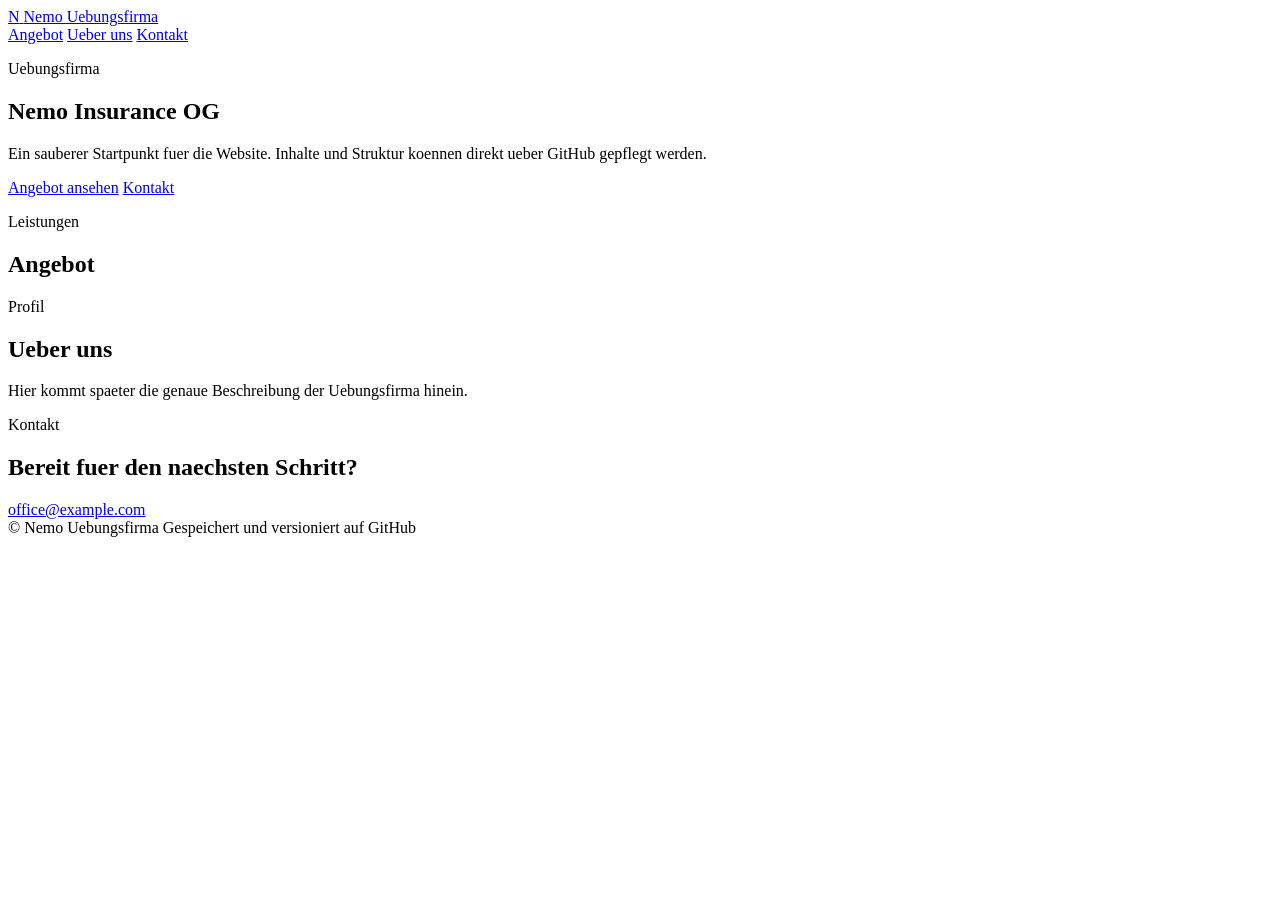
==== index.html @ 25cef2a3 "Initial website shell" ====
<!doctype html>
<html lang="de">
  <head>
    <meta charset="utf-8" />
    <meta name="viewport" content="width=device-width, initial-scale=1" />
    <meta name="description" content="Website der Nemo Uebungsfirma" />
    <title>Nemo Uebungsfirma</title>
    <link rel="stylesheet" href="assets/styles.css" />
  </head>
  <body>
    <header class="site-header">
      <a class="brand" href="#home" aria-label="Nemo Uebungsfirma Startseite">
        <span class="brand-mark">N</span>
        <span>Nemo Uebungsfirma</span>
      </a>
      <nav class="site-nav" aria-label="Hauptnavigation">
        <a href="#angebot">Angebot</a>
        <a href="#ueber-uns">Ueber uns</a>
        <a href="#kontakt">Kontakt</a>
      </nav>
    </header>

    <main id="home">
      <section class="hero" aria-labelledby="hero-title">
        <div class="hero-content">
          <p class="eyebrow" data-content="eyebrow">Uebungsfirma</p>
          <h1 id="hero-title" data-content="headline">Nemo Insurance OG</h1>
          <p data-content="intro">
            Ein sauberer Startpunkt fuer die Website. Inhalte und Struktur koennen direkt ueber GitHub gepflegt werden.
          </p>
          <div class="hero-actions">
            <a class="button button-primary" href="#angebot">Angebot ansehen</a>
            <a class="button button-secondary" href="#kontakt">Kontakt</a>
          </div>
        </div>
      </section>

      <section class="section" id="angebot" aria-labelledby="angebot-title">
        <div class="section-heading">
          <p class="eyebrow">Leistungen</p>
          <h2 id="angebot-title">Angebot</h2>
        </div>
        <div class="cards" data-list="services"></div>
      </section>

      <section class="section split" id="ueber-uns" aria-labelledby="about-title">
        <div>
          <p class="eyebrow">Profil</p>
          <h2 id="about-title">Ueber uns</h2>
        </div>
        <p data-content="about">
          Hier kommt spaeter die genaue Beschreibung der Uebungsfirma hinein.
        </p>
      </section>

      <section class="section contact" id="kontakt" aria-labelledby="contact-title">
        <div>
          <p class="eyebrow">Kontakt</p>
          <h2 id="contact-title">Bereit fuer den naechsten Schritt?</h2>
        </div>
        <a class="button button-primary" data-content="contactEmail" href="mailto:office@example.com">office@example.com</a>
      </section>
    </main>

    <footer class="site-footer">
      <span>&copy; <span id="year"></span> Nemo Uebungsfirma</span>
      <span>Gespeichert und versioniert auf GitHub</span>
    </footer>

    <script src="assets/app.js" type="module"></script>
  </body>
</html>
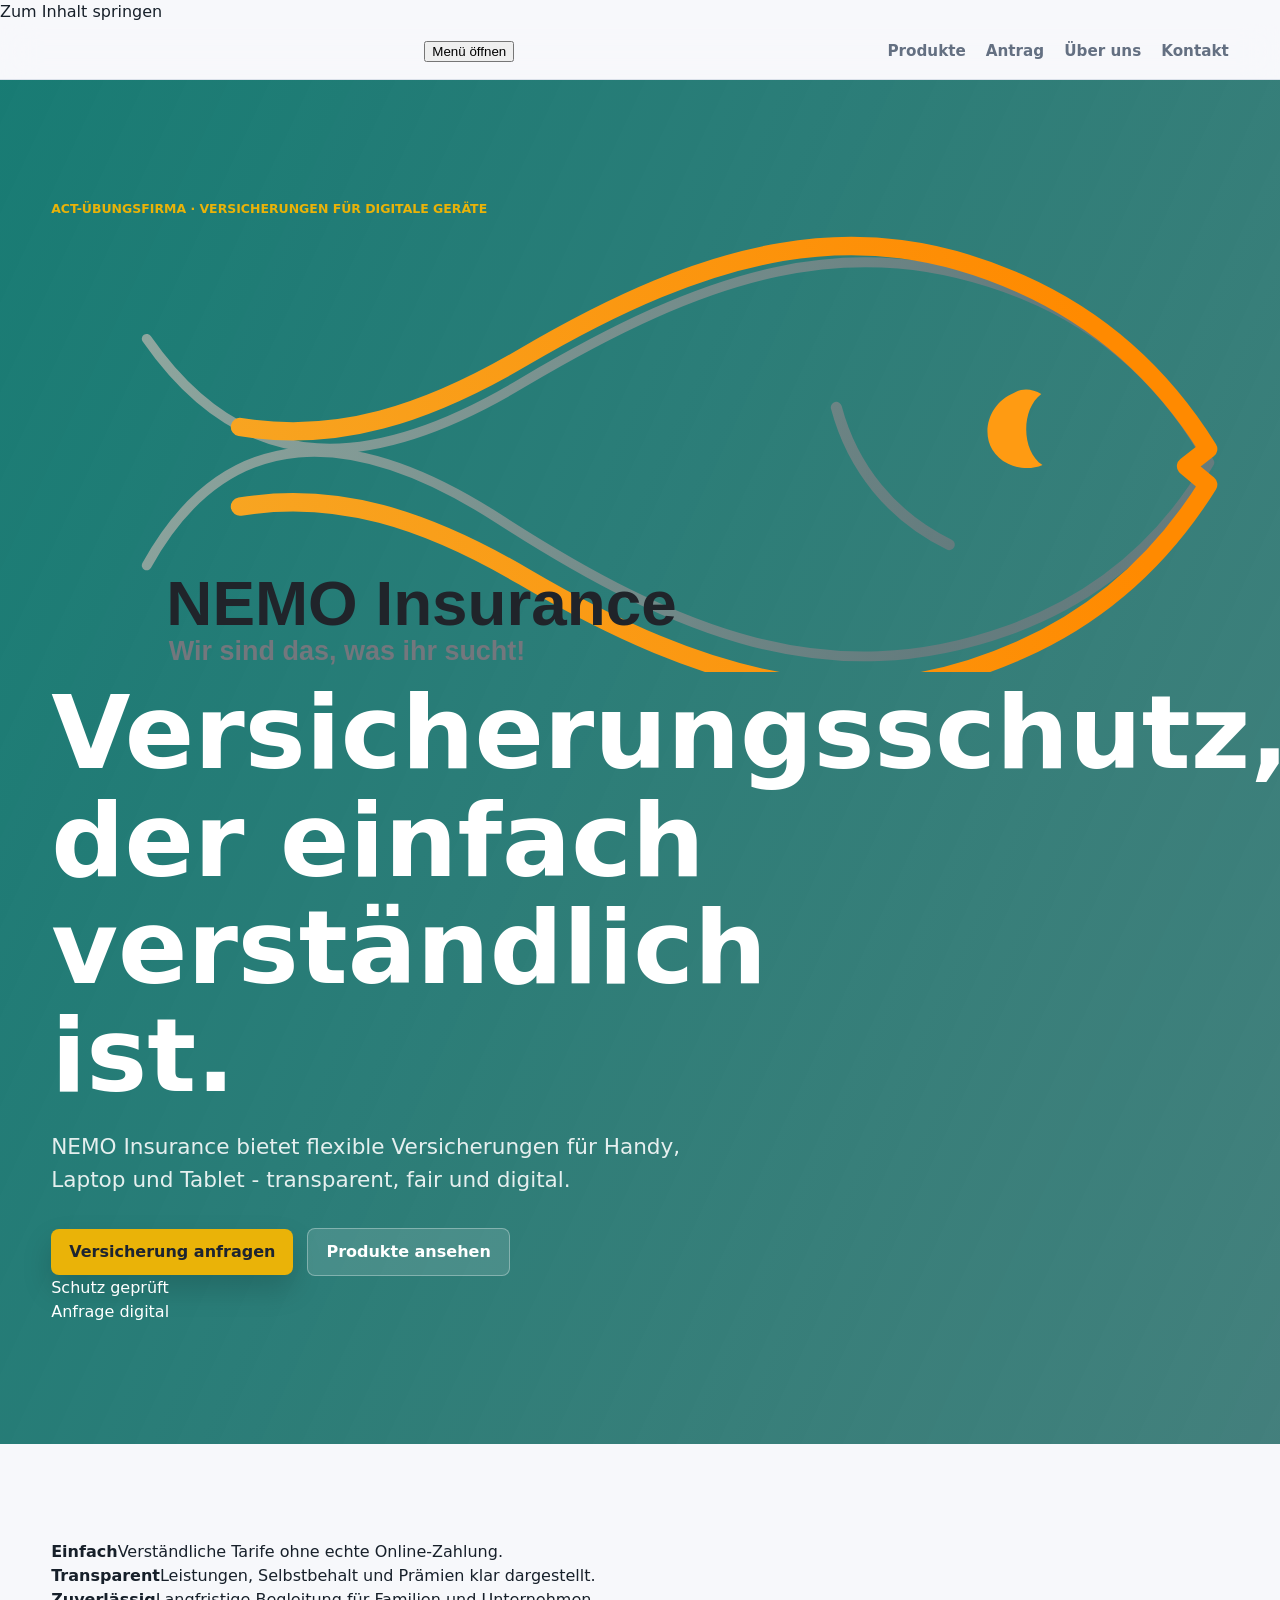
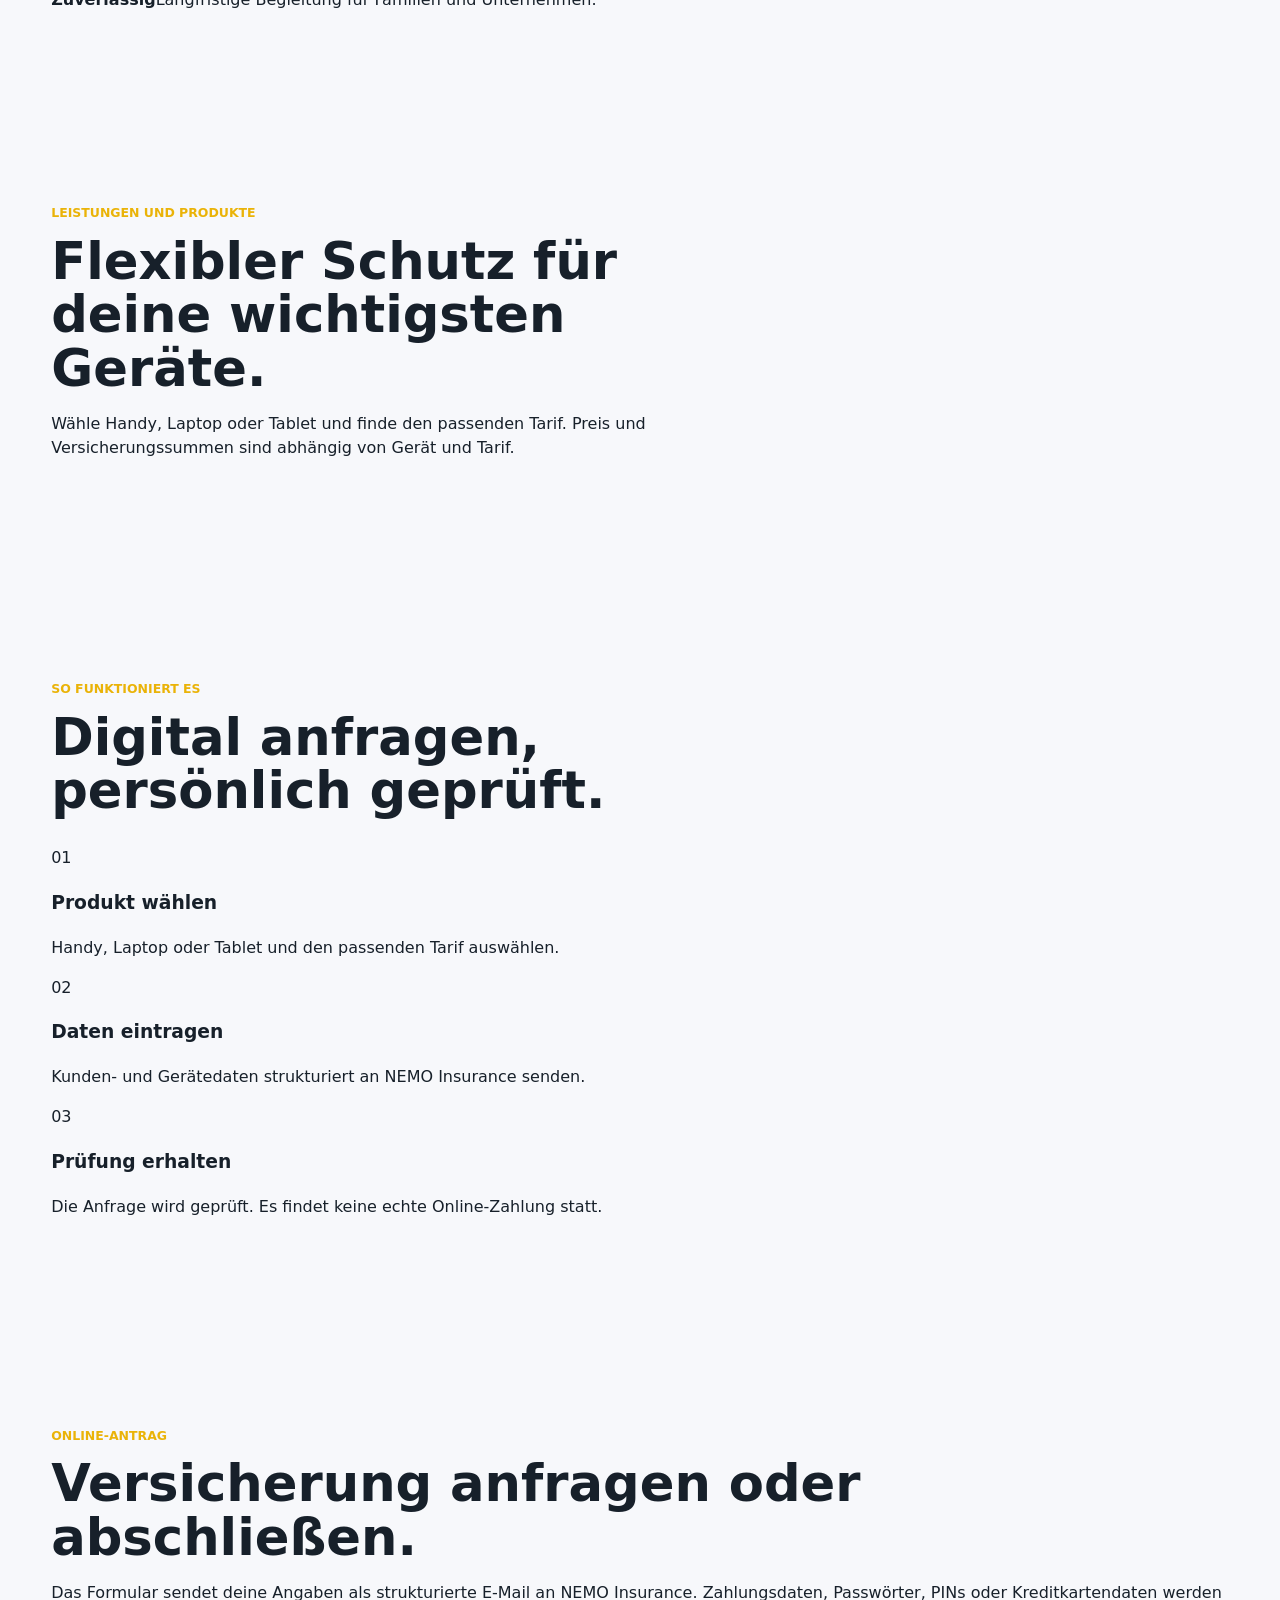
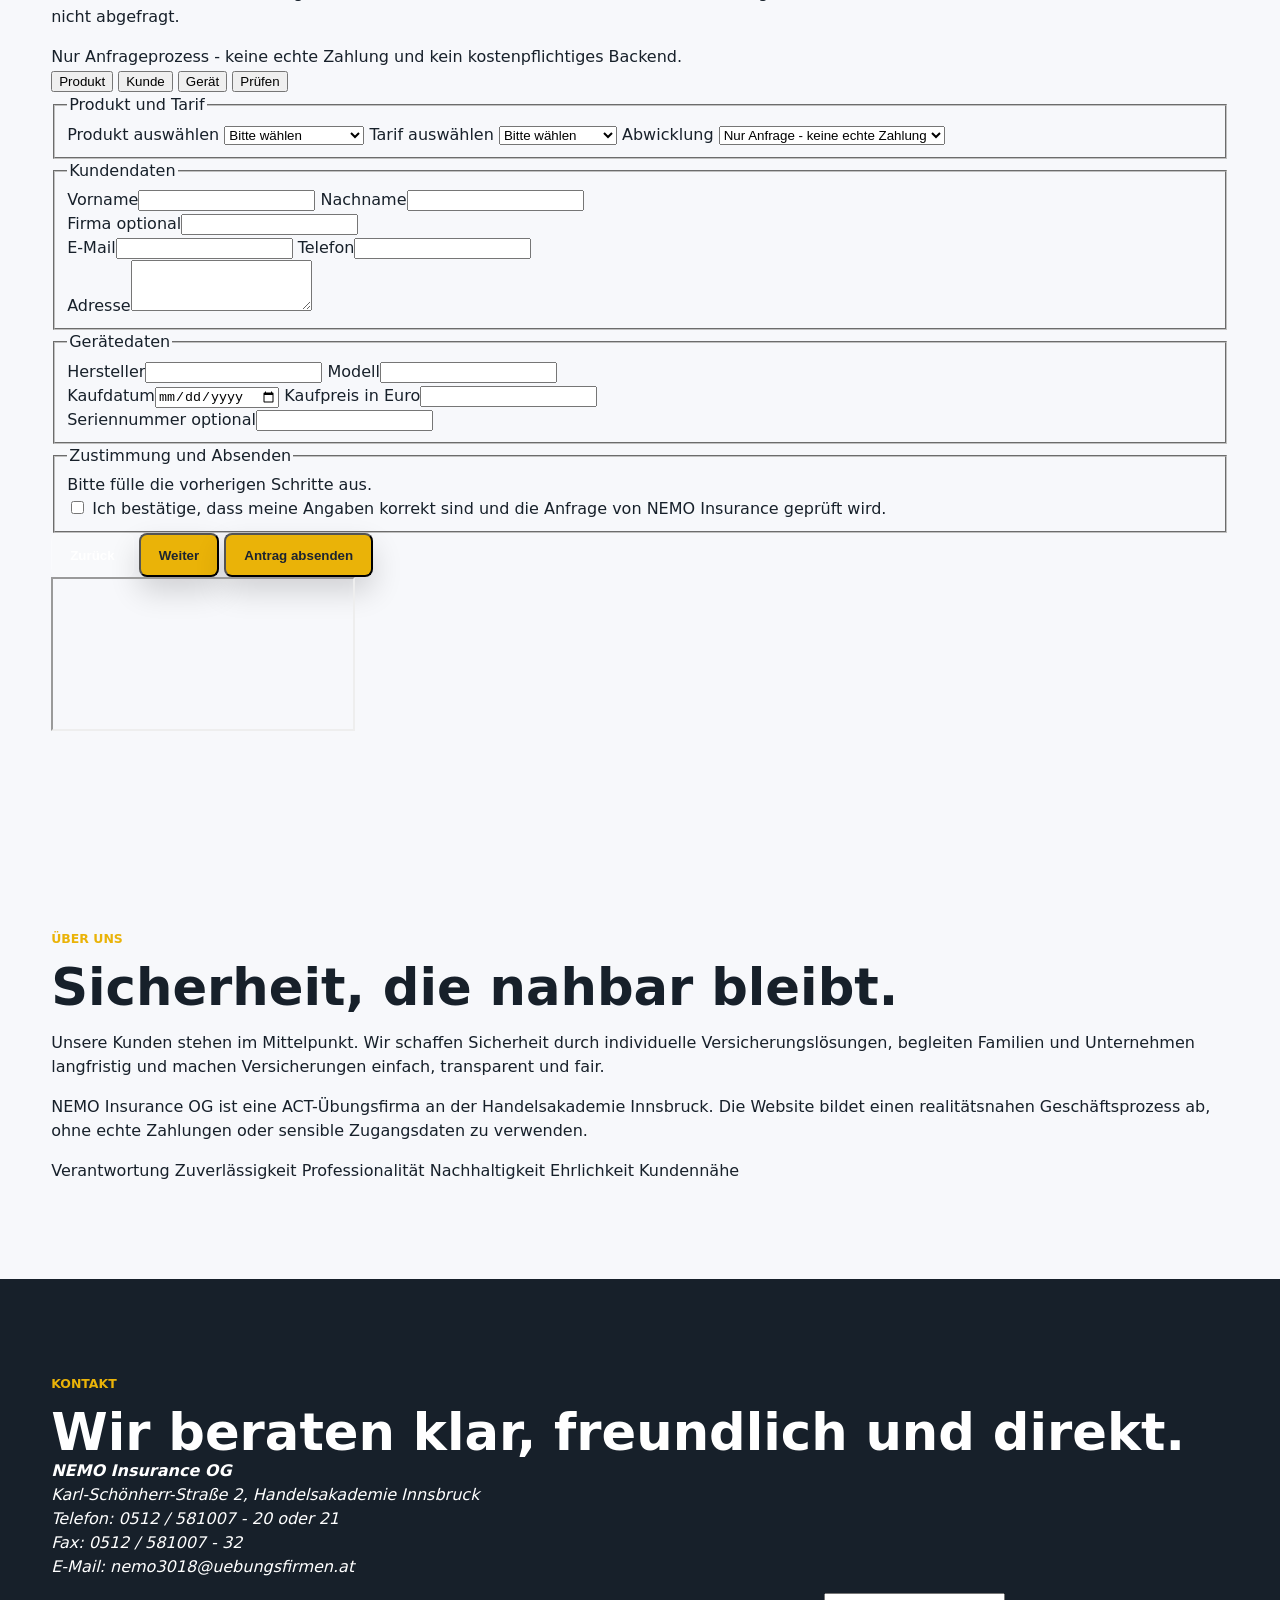
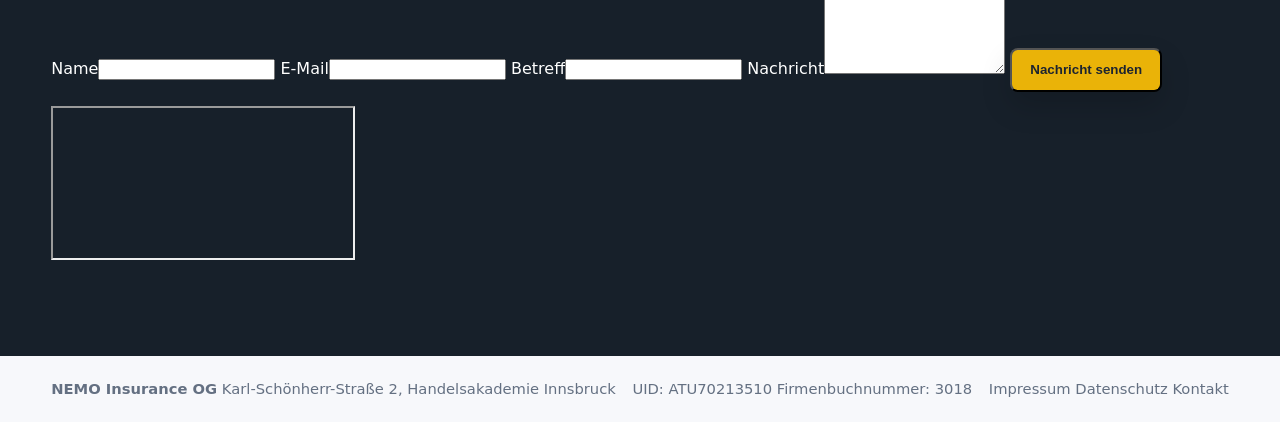
==== commit 12ca6798: "Build complete NEMO Insurance website" ====
--- a/index.html
+++ b/index.html
@@ -3,68 +3,242 @@
   <head>
     <meta charset="utf-8" />
     <meta name="viewport" content="width=device-width, initial-scale=1" />
-    <meta name="description" content="Website der Nemo Uebungsfirma" />
-    <title>Nemo Uebungsfirma</title>
+    <meta name="description" content="NEMO Insurance OG bietet digitale, faire Versicherungen für Handy, Laptop und Tablet. Versicherungsschutz einfach online anfragen." />
+    <meta name="theme-color" content="#ff980f" />
+    <meta property="og:title" content="NEMO Insurance OG" />
+    <meta property="og:description" content="Versicherungsschutz, der einfach verständlich ist. Transparent, fair und digital." />
+    <meta property="og:type" content="website" />
+    <meta property="og:image" content="assets/logo.svg" />
+    <title>NEMO Insurance OG | Digitale Geräteversicherung</title>
+    <link rel="icon" href="assets/favicon.svg" type="image/svg+xml" />
     <link rel="stylesheet" href="assets/styles.css" />
   </head>
   <body>
-    <header class="site-header">
-      <a class="brand" href="#home" aria-label="Nemo Uebungsfirma Startseite">
-        <span class="brand-mark">N</span>
-        <span>Nemo Uebungsfirma</span>
+    <a class="skip-link" href="#main">Zum Inhalt springen</a>
+
+    <header class="site-header" data-header>
+      <a class="brand" href="#home" aria-label="NEMO Insurance Startseite">
+        <img src="assets/logo.svg" alt="NEMO Insurance" />
       </a>
-      <nav class="site-nav" aria-label="Hauptnavigation">
-        <a href="#angebot">Angebot</a>
-        <a href="#ueber-uns">Ueber uns</a>
+      <button class="nav-toggle" type="button" aria-expanded="false" aria-controls="site-nav" data-nav-toggle>
+        <span></span>
+        <span></span>
+        <span></span>
+        <span class="sr-only">Menü öffnen</span>
+      </button>
+      <nav class="site-nav" id="site-nav" aria-label="Hauptnavigation" data-nav>
+        <a href="#produkte">Produkte</a>
+        <a href="#antrag">Antrag</a>
+        <a href="#ueber-uns">Über uns</a>
         <a href="#kontakt">Kontakt</a>
       </nav>
     </header>
 
-    <main id="home">
-      <section class="hero" aria-labelledby="hero-title">
-        <div class="hero-content">
-          <p class="eyebrow" data-content="eyebrow">Uebungsfirma</p>
-          <h1 id="hero-title" data-content="headline">Nemo Insurance OG</h1>
-          <p data-content="intro">
-            Ein sauberer Startpunkt fuer die Website. Inhalte und Struktur koennen direkt ueber GitHub gepflegt werden.
-          </p>
-          <div class="hero-actions">
-            <a class="button button-primary" href="#angebot">Angebot ansehen</a>
-            <a class="button button-secondary" href="#kontakt">Kontakt</a>
-          </div>
-        </div>
-      </section>
-
-      <section class="section" id="angebot" aria-labelledby="angebot-title">
+    <main id="main">
+      <section class="hero" id="home" aria-labelledby="hero-title">
+        <div class="hero-grid">
+          <div class="hero-copy reveal">
+            <p class="eyebrow">ACT-Übungsfirma · Versicherungen für digitale Geräte</p>
+            <img class="hero-logo" src="assets/logo.svg" alt="NEMO Insurance - Wir sind das, was ihr sucht!" />
+            <h1 id="hero-title">Versicherungsschutz, der einfach verständlich ist.</h1>
+            <p class="lead">NEMO Insurance bietet flexible Versicherungen für Handy, Laptop und Tablet - transparent, fair und digital.</p>
+            <div class="hero-actions" aria-label="Wichtige Aktionen">
+              <a class="button button-primary" href="#antrag">Versicherung anfragen</a>
+              <a class="button button-secondary" href="#produkte">Produkte ansehen</a>
+            </div>
+          </div>
+          <div class="hero-visual reveal" aria-label="Digitale Versicherungslösung für Handy, Laptop und Tablet">
+            <div class="device-scene">
+              <div class="shield-orbit"></div>
+              <div class="device laptop"><span></span></div>
+              <div class="device phone"><span></span></div>
+              <div class="device tablet"><span></span></div>
+              <div class="trust-card trust-card-a">Schutz geprüft</div>
+              <div class="trust-card trust-card-b">Anfrage digital</div>
+            </div>
+          </div>
+        </div>
+      </section>
+
+      <section class="section intro-band" aria-label="Positionierung">
+        <div class="intro-item"><strong>Einfach</strong><span>Verständliche Tarife ohne echte Online-Zahlung.</span></div>
+        <div class="intro-item"><strong>Transparent</strong><span>Leistungen, Selbstbehalt und Prämien klar dargestellt.</span></div>
+        <div class="intro-item"><strong>Zuverlässig</strong><span>Langfristige Begleitung für Familien und Unternehmen.</span></div>
+      </section>
+
+      <section class="section" id="produkte" aria-labelledby="produkte-title">
         <div class="section-heading">
-          <p class="eyebrow">Leistungen</p>
-          <h2 id="angebot-title">Angebot</h2>
-        </div>
-        <div class="cards" data-list="services"></div>
-      </section>
-
-      <section class="section split" id="ueber-uns" aria-labelledby="about-title">
-        <div>
-          <p class="eyebrow">Profil</p>
-          <h2 id="about-title">Ueber uns</h2>
-        </div>
-        <p data-content="about">
-          Hier kommt spaeter die genaue Beschreibung der Uebungsfirma hinein.
-        </p>
+          <p class="eyebrow">Leistungen und Produkte</p>
+          <h2 id="produkte-title">Flexibler Schutz für deine wichtigsten Geräte.</h2>
+          <p>Wähle Handy, Laptop oder Tablet und finde den passenden Tarif. Preis und Versicherungssummen sind abhängig von Gerät und Tarif.</p>
+        </div>
+        <div class="product-grid" data-products></div>
+      </section>
+
+      <section class="section process" aria-labelledby="process-title">
+        <div class="section-heading compact">
+          <p class="eyebrow">So funktioniert es</p>
+          <h2 id="process-title">Digital anfragen, persönlich geprüft.</h2>
+        </div>
+        <div class="process-grid">
+          <article><span>01</span><h3>Produkt wählen</h3><p>Handy, Laptop oder Tablet und den passenden Tarif auswählen.</p></article>
+          <article><span>02</span><h3>Daten eintragen</h3><p>Kunden- und Gerätedaten strukturiert an NEMO Insurance senden.</p></article>
+          <article><span>03</span><h3>Prüfung erhalten</h3><p>Die Anfrage wird geprüft. Es findet keine echte Online-Zahlung statt.</p></article>
+        </div>
+      </section>
+
+      <section class="section application" id="antrag" aria-labelledby="antrag-title">
+        <div class="application-copy">
+          <p class="eyebrow">Online-Antrag</p>
+          <h2 id="antrag-title">Versicherung anfragen oder abschließen.</h2>
+          <p>Das Formular sendet deine Angaben als strukturierte E-Mail an NEMO Insurance. Zahlungsdaten, Passwörter, PINs oder Kreditkartendaten werden nicht abgefragt.</p>
+          <div class="notice">Nur Anfrageprozess - keine echte Zahlung und kein kostenpflichtiges Backend.</div>
+        </div>
+
+        <form class="wizard" action="https://formsubmit.co/nemo3018@uebungsfirmen.at" method="POST" target="form-submit-frame" data-wizard-form>
+          <input type="hidden" name="_subject" value="Neuer Versicherungsantrag über die NEMO Website" />
+          <input type="hidden" name="_template" value="table" />
+          <input type="hidden" name="_captcha" value="false" />
+          <input type="hidden" name="Quelle" value="GitHub Pages Website" />
+
+          <div class="wizard-progress" aria-label="Formularfortschritt">
+            <button type="button" class="step-pill active" data-step-jump="0">Produkt</button>
+            <button type="button" class="step-pill" data-step-jump="1">Kunde</button>
+            <button type="button" class="step-pill" data-step-jump="2">Gerät</button>
+            <button type="button" class="step-pill" data-step-jump="3">Prüfen</button>
+          </div>
+
+          <fieldset class="form-step active" data-step="0">
+            <legend>Produkt und Tarif</legend>
+            <label>Produkt auswählen
+              <select name="Produkt" required data-product-select>
+                <option value="">Bitte wählen</option>
+                <option>Handyversicherung</option>
+                <option>Laptopversicherung</option>
+                <option>Tabletversicherung</option>
+              </select>
+            </label>
+            <label>Tarif auswählen
+              <select name="Tarif" required>
+                <option value="">Bitte wählen</option>
+                <option>Displaybruch</option>
+                <option>Wasserschaden</option>
+                <option>Akku-Defekt</option>
+                <option>Diebstahl</option>
+                <option>All-In-Paket</option>
+              </select>
+            </label>
+            <label>Abwicklung
+              <select name="Abwicklung" required>
+                <option>Nur Anfrage - keine echte Zahlung</option>
+              </select>
+            </label>
+          </fieldset>
+
+          <fieldset class="form-step" data-step="1">
+            <legend>Kundendaten</legend>
+            <div class="form-grid two">
+              <label>Vorname<input name="Vorname" autocomplete="given-name" required /></label>
+              <label>Nachname<input name="Nachname" autocomplete="family-name" required /></label>
+            </div>
+            <label>Firma optional<input name="Firma" autocomplete="organization" /></label>
+            <div class="form-grid two">
+              <label>E-Mail<input type="email" name="E-Mail" autocomplete="email" required /></label>
+              <label>Telefon<input type="tel" name="Telefon" autocomplete="tel" required /></label>
+            </div>
+            <label>Adresse<textarea name="Adresse" rows="3" autocomplete="street-address" required></textarea></label>
+          </fieldset>
+
+          <fieldset class="form-step" data-step="2">
+            <legend>Gerätedaten</legend>
+            <div class="form-grid two">
+              <label>Hersteller<input name="Hersteller" required /></label>
+              <label>Modell<input name="Modell" required /></label>
+            </div>
+            <div class="form-grid two">
+              <label>Kaufdatum<input type="date" name="Kaufdatum" required /></label>
+              <label>Kaufpreis in Euro<input type="number" name="Kaufpreis" min="0" step="0.01" required /></label>
+            </div>
+            <label>Seriennummer optional<input name="Seriennummer" /></label>
+          </fieldset>
+
+          <fieldset class="form-step" data-step="3">
+            <legend>Zustimmung und Absenden</legend>
+            <div class="summary-box" data-summary>Bitte fülle die vorherigen Schritte aus.</div>
+            <label class="checkbox-row">
+              <input type="checkbox" name="Zustimmung" value="Angaben korrekt und Prüfung durch NEMO Insurance bestätigt" required />
+              <span>Ich bestätige, dass meine Angaben korrekt sind und die Anfrage von NEMO Insurance geprüft wird.</span>
+            </label>
+          </fieldset>
+
+          <div class="wizard-actions">
+            <button class="button button-secondary dark" type="button" data-prev>Zurück</button>
+            <button class="button button-primary" type="button" data-next>Weiter</button>
+            <button class="button button-primary submit-button" type="submit" data-submit>Antrag absenden</button>
+          </div>
+          <p class="form-success" role="status" data-form-success hidden>Vielen Dank! Ihr Antrag wurde übermittelt und wird von NEMO Insurance geprüft.</p>
+        </form>
+        <iframe class="hidden-frame" name="form-submit-frame" title="Formularübermittlung"></iframe>
+      </section>
+
+      <section class="section about" id="ueber-uns" aria-labelledby="about-title">
+        <div class="about-copy">
+          <p class="eyebrow">Über uns</p>
+          <h2 id="about-title">Sicherheit, die nahbar bleibt.</h2>
+          <p>Unsere Kunden stehen im Mittelpunkt. Wir schaffen Sicherheit durch individuelle Versicherungslösungen, begleiten Familien und Unternehmen langfristig und machen Versicherungen einfach, transparent und fair.</p>
+          <p>NEMO Insurance OG ist eine ACT-Übungsfirma an der Handelsakademie Innsbruck. Die Website bildet einen realitätsnahen Geschäftsprozess ab, ohne echte Zahlungen oder sensible Zugangsdaten zu verwenden.</p>
+        </div>
+        <div class="values-grid" aria-label="Werte von NEMO Insurance">
+          <span>Verantwortung</span>
+          <span>Zuverlässigkeit</span>
+          <span>Professionalität</span>
+          <span>Nachhaltigkeit</span>
+          <span>Ehrlichkeit</span>
+          <span>Kundennähe</span>
+        </div>
       </section>
 
       <section class="section contact" id="kontakt" aria-labelledby="contact-title">
-        <div>
+        <div class="contact-copy">
           <p class="eyebrow">Kontakt</p>
-          <h2 id="contact-title">Bereit fuer den naechsten Schritt?</h2>
-        </div>
-        <a class="button button-primary" data-content="contactEmail" href="mailto:office@example.com">office@example.com</a>
+          <h2 id="contact-title">Wir beraten klar, freundlich und direkt.</h2>
+          <address>
+            <strong>NEMO Insurance OG</strong><br />
+            Karl-Schönherr-Straße 2, Handelsakademie Innsbruck<br />
+            Telefon: <a href="tel:+4351258100720">0512 / 581007 - 20 oder 21</a><br />
+            Fax: 0512 / 581007 - 32<br />
+            E-Mail: <a href="mailto:nemo3018@uebungsfirmen.at">nemo3018@uebungsfirmen.at</a>
+          </address>
+        </div>
+        <form class="contact-form" action="https://formsubmit.co/nemo3018@uebungsfirmen.at" method="POST" target="contact-submit-frame" data-contact-form>
+          <input type="hidden" name="_subject" value="Neue Kontaktanfrage über die NEMO Website" />
+          <input type="hidden" name="_template" value="table" />
+          <input type="hidden" name="_captcha" value="false" />
+          <label>Name<input name="Name" autocomplete="name" required /></label>
+          <label>E-Mail<input type="email" name="E-Mail" autocomplete="email" required /></label>
+          <label>Betreff<input name="Betreff" required /></label>
+          <label>Nachricht<textarea name="Nachricht" rows="5" required></textarea></label>
+          <button class="button button-primary" type="submit">Nachricht senden</button>
+          <p class="form-success" role="status" data-contact-success hidden>Vielen Dank! Ihre Nachricht wurde übermittelt.</p>
+        </form>
+        <iframe class="hidden-frame" name="contact-submit-frame" title="Kontaktformularübermittlung"></iframe>
       </section>
     </main>
 
     <footer class="site-footer">
-      <span>&copy; <span id="year"></span> Nemo Uebungsfirma</span>
-      <span>Gespeichert und versioniert auf GitHub</span>
+      <div>
+        <strong>NEMO Insurance OG</strong>
+        <span>Karl-Schönherr-Straße 2, Handelsakademie Innsbruck</span>
+      </div>
+      <div>
+        <span>UID: ATU70213510</span>
+        <span>Firmenbuchnummer: 3018</span>
+      </div>
+      <nav aria-label="Footer Navigation">
+        <a href="impressum.html">Impressum</a>
+        <a href="datenschutz.html">Datenschutz</a>
+        <a href="#kontakt">Kontakt</a>
+      </nav>
     </footer>
 
     <script src="assets/app.js" type="module"></script>
--- a/assets/styles.css
+++ b/assets/styles.css
@@ -0,0 +1,260 @@
+:root {
+  color-scheme: light;
+  --bg: #f7f8fb;
+  --surface: #ffffff;
+  --text: #17202a;
+  --muted: #647082;
+  --line: #dbe1ea;
+  --primary: #0f766e;
+  --primary-dark: #115e59;
+  --accent: #eab308;
+  --shadow: 0 18px 45px rgba(20, 32, 44, 0.1);
+}
+
+* {
+  box-sizing: border-box;
+}
+
+html {
+  scroll-behavior: smooth;
+}
+
+body {
+  margin: 0;
+  min-height: 100vh;
+  background: var(--bg);
+  color: var(--text);
+  font-family: Inter, ui-sans-serif, system-ui, -apple-system, BlinkMacSystemFont, "Segoe UI", sans-serif;
+  line-height: 1.5;
+}
+
+a {
+  color: inherit;
+  text-decoration: none;
+}
+
+.site-header {
+  position: sticky;
+  top: 0;
+  z-index: 10;
+  display: flex;
+  align-items: center;
+  justify-content: space-between;
+  gap: 24px;
+  padding: 16px clamp(18px, 4vw, 56px);
+  background: rgba(247, 248, 251, 0.88);
+  border-bottom: 1px solid var(--line);
+  backdrop-filter: blur(18px);
+}
+
+.brand,
+.site-nav {
+  display: flex;
+  align-items: center;
+}
+
+.brand {
+  gap: 10px;
+  font-weight: 800;
+}
+
+.brand-mark {
+  display: inline-grid;
+  width: 36px;
+  height: 36px;
+  place-items: center;
+  border-radius: 8px;
+  background: var(--primary);
+  color: white;
+}
+
+.site-nav {
+  gap: 20px;
+  color: var(--muted);
+  font-size: 0.95rem;
+  font-weight: 650;
+}
+
+.site-nav a:hover {
+  color: var(--primary-dark);
+}
+
+.hero {
+  display: grid;
+  min-height: 72vh;
+  align-items: center;
+  padding: clamp(64px, 10vw, 120px) clamp(18px, 4vw, 56px);
+  background:
+    linear-gradient(115deg, rgba(15, 118, 110, 0.96), rgba(17, 94, 89, 0.78)),
+    url("https://images.unsplash.com/photo-1450101499163-c8848c66ca85?auto=format&fit=crop&w=1800&q=80") center/cover;
+  color: white;
+}
+
+.hero-content {
+  width: min(760px, 100%);
+}
+
+.eyebrow {
+  margin: 0 0 12px;
+  color: var(--accent);
+  font-size: 0.78rem;
+  font-weight: 800;
+  letter-spacing: 0;
+  text-transform: uppercase;
+}
+
+.hero h1,
+.section h2 {
+  margin: 0;
+  letter-spacing: 0;
+  line-height: 1.05;
+}
+
+.hero h1 {
+  max-width: 12ch;
+  font-size: clamp(3.1rem, 8vw, 6.8rem);
+}
+
+.hero p:not(.eyebrow) {
+  max-width: 680px;
+  margin: 22px 0 0;
+  color: rgba(255, 255, 255, 0.88);
+  font-size: clamp(1.05rem, 2vw, 1.35rem);
+}
+
+.hero-actions,
+.contact {
+  display: flex;
+  flex-wrap: wrap;
+  align-items: center;
+  gap: 14px;
+}
+
+.hero-actions {
+  margin-top: 32px;
+}
+
+.button {
+  display: inline-flex;
+  min-height: 44px;
+  align-items: center;
+  justify-content: center;
+  border-radius: 8px;
+  padding: 11px 18px;
+  font-weight: 760;
+  transition: transform 160ms ease, box-shadow 160ms ease, background 160ms ease;
+}
+
+.button:hover {
+  transform: translateY(-1px);
+}
+
+.button-primary {
+  background: var(--accent);
+  color: #1d2430;
+  box-shadow: 0 14px 30px rgba(0, 0, 0, 0.16);
+}
+
+.button-secondary {
+  background: rgba(255, 255, 255, 0.13);
+  color: white;
+  border: 1px solid rgba(255, 255, 255, 0.32);
+}
+
+.section {
+  padding: clamp(56px, 8vw, 96px) clamp(18px, 4vw, 56px);
+}
+
+.section-heading {
+  max-width: 720px;
+  margin-bottom: 28px;
+}
+
+.section h2 {
+  font-size: clamp(2rem, 4vw, 3.8rem);
+}
+
+.cards {
+  display: grid;
+  grid-template-columns: repeat(3, minmax(0, 1fr));
+  gap: 16px;
+}
+
+.card {
+  min-height: 190px;
+  padding: 24px;
+  border: 1px solid var(--line);
+  border-radius: 8px;
+  background: var(--surface);
+  box-shadow: var(--shadow);
+}
+
+.card h3 {
+  margin: 0 0 10px;
+  font-size: 1.25rem;
+}
+
+.card p,
+.split p {
+  margin: 0;
+  color: var(--muted);
+}
+
+.split {
+  display: grid;
+  grid-template-columns: minmax(220px, 0.8fr) minmax(280px, 1.2fr);
+  gap: clamp(24px, 6vw, 80px);
+  align-items: start;
+  background: var(--surface);
+  border-block: 1px solid var(--line);
+}
+
+.split p {
+  font-size: clamp(1.05rem, 2vw, 1.35rem);
+}
+
+.contact {
+  justify-content: space-between;
+  background: #17202a;
+  color: white;
+}
+
+.site-footer {
+  display: flex;
+  flex-wrap: wrap;
+  justify-content: space-between;
+  gap: 12px;
+  padding: 22px clamp(18px, 4vw, 56px);
+  color: var(--muted);
+  font-size: 0.92rem;
+}
+
+@media (max-width: 800px) {
+  .site-header,
+  .site-nav,
+  .split,
+  .contact,
+  .site-footer {
+    align-items: flex-start;
+  }
+
+  .site-header,
+  .site-nav,
+  .split,
+  .contact {
+    flex-direction: column;
+  }
+
+  .site-nav {
+    gap: 12px;
+  }
+
+  .hero {
+    min-height: 68vh;
+  }
+
+  .cards,
+  .split {
+    grid-template-columns: 1fr;
+  }
+}
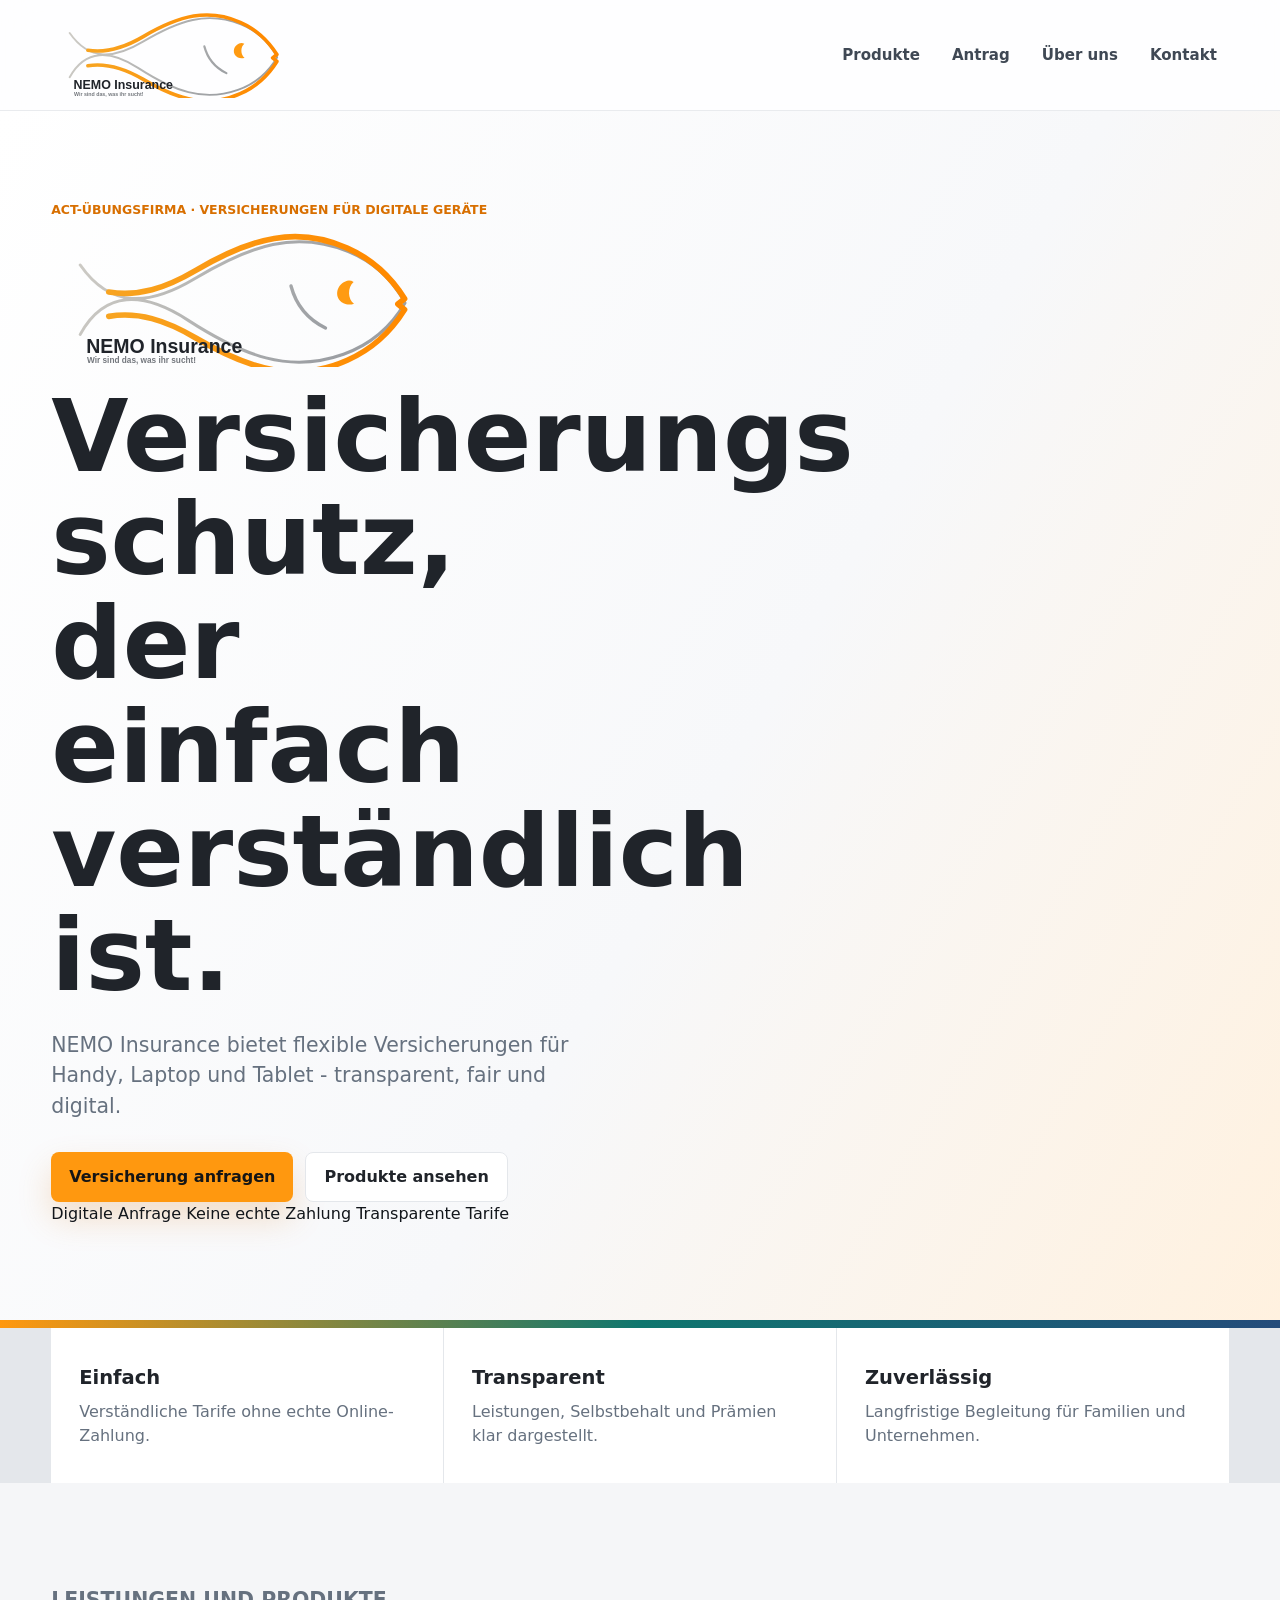
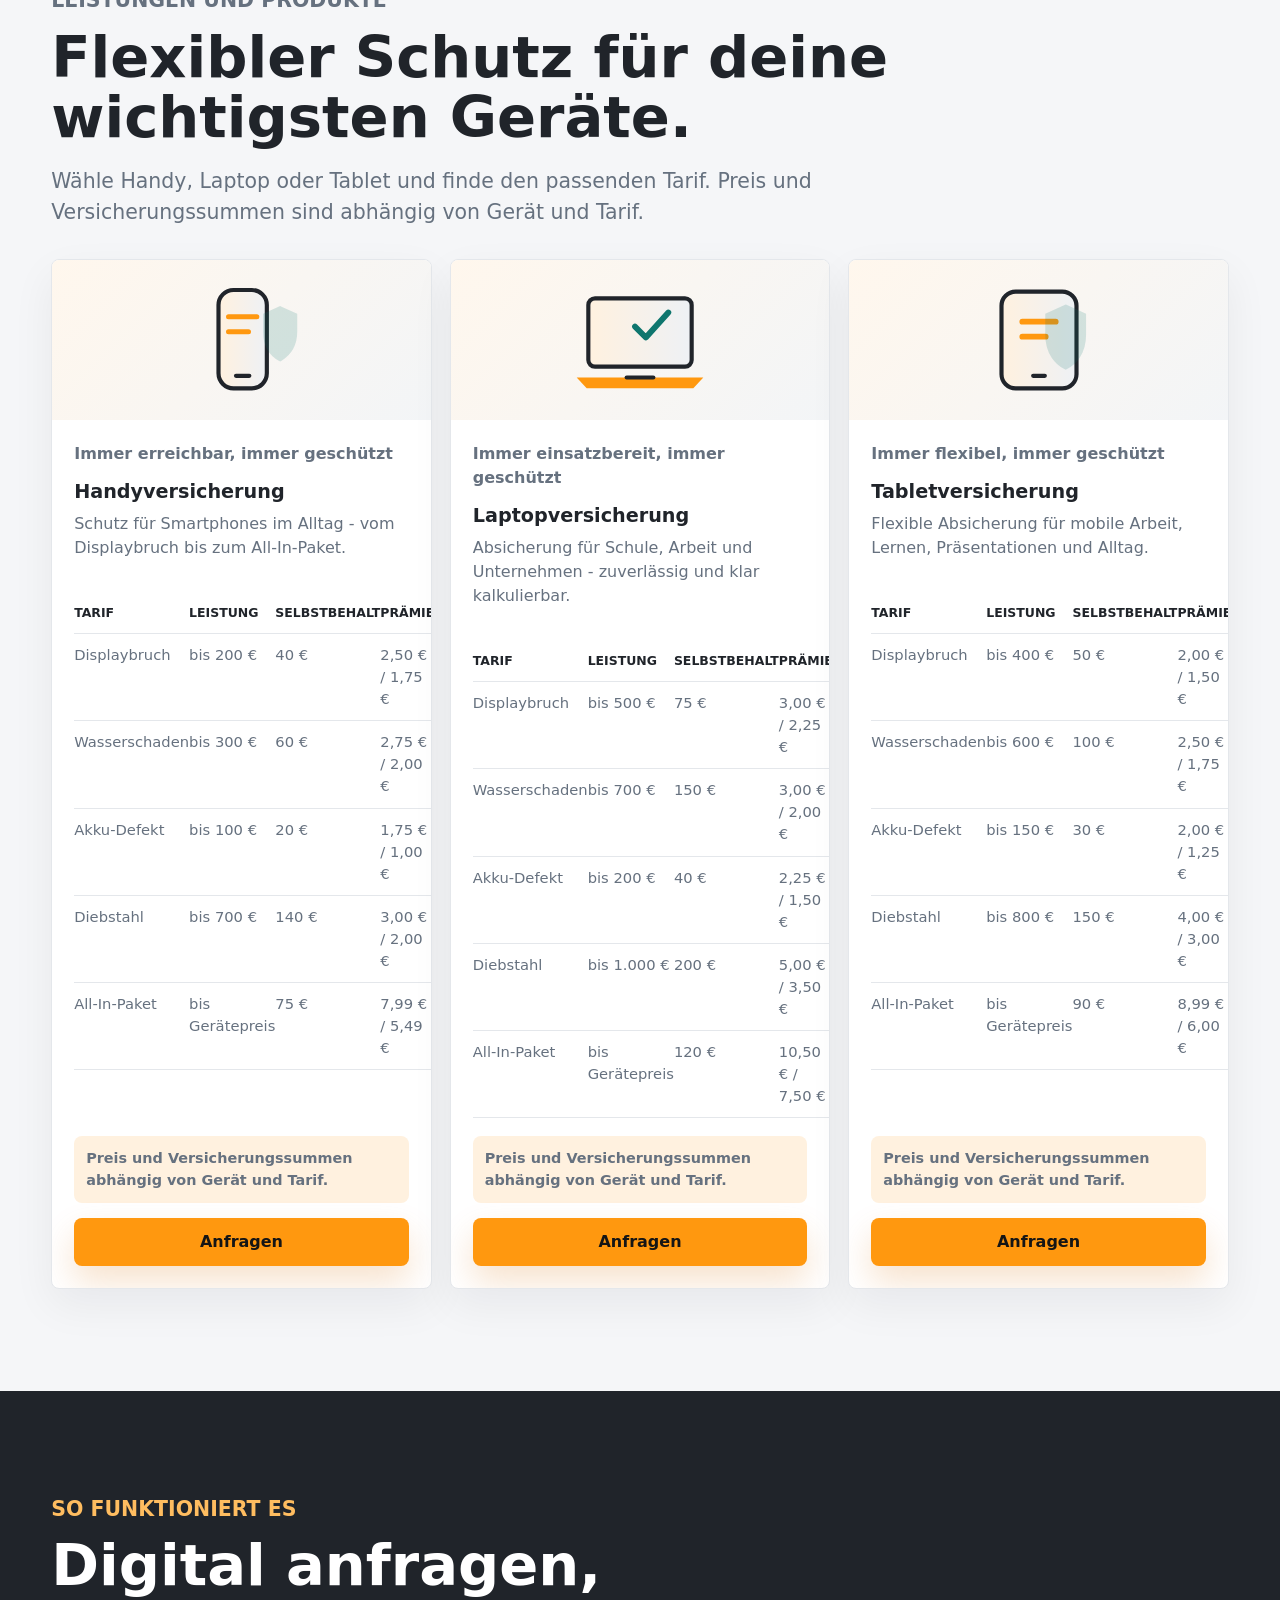
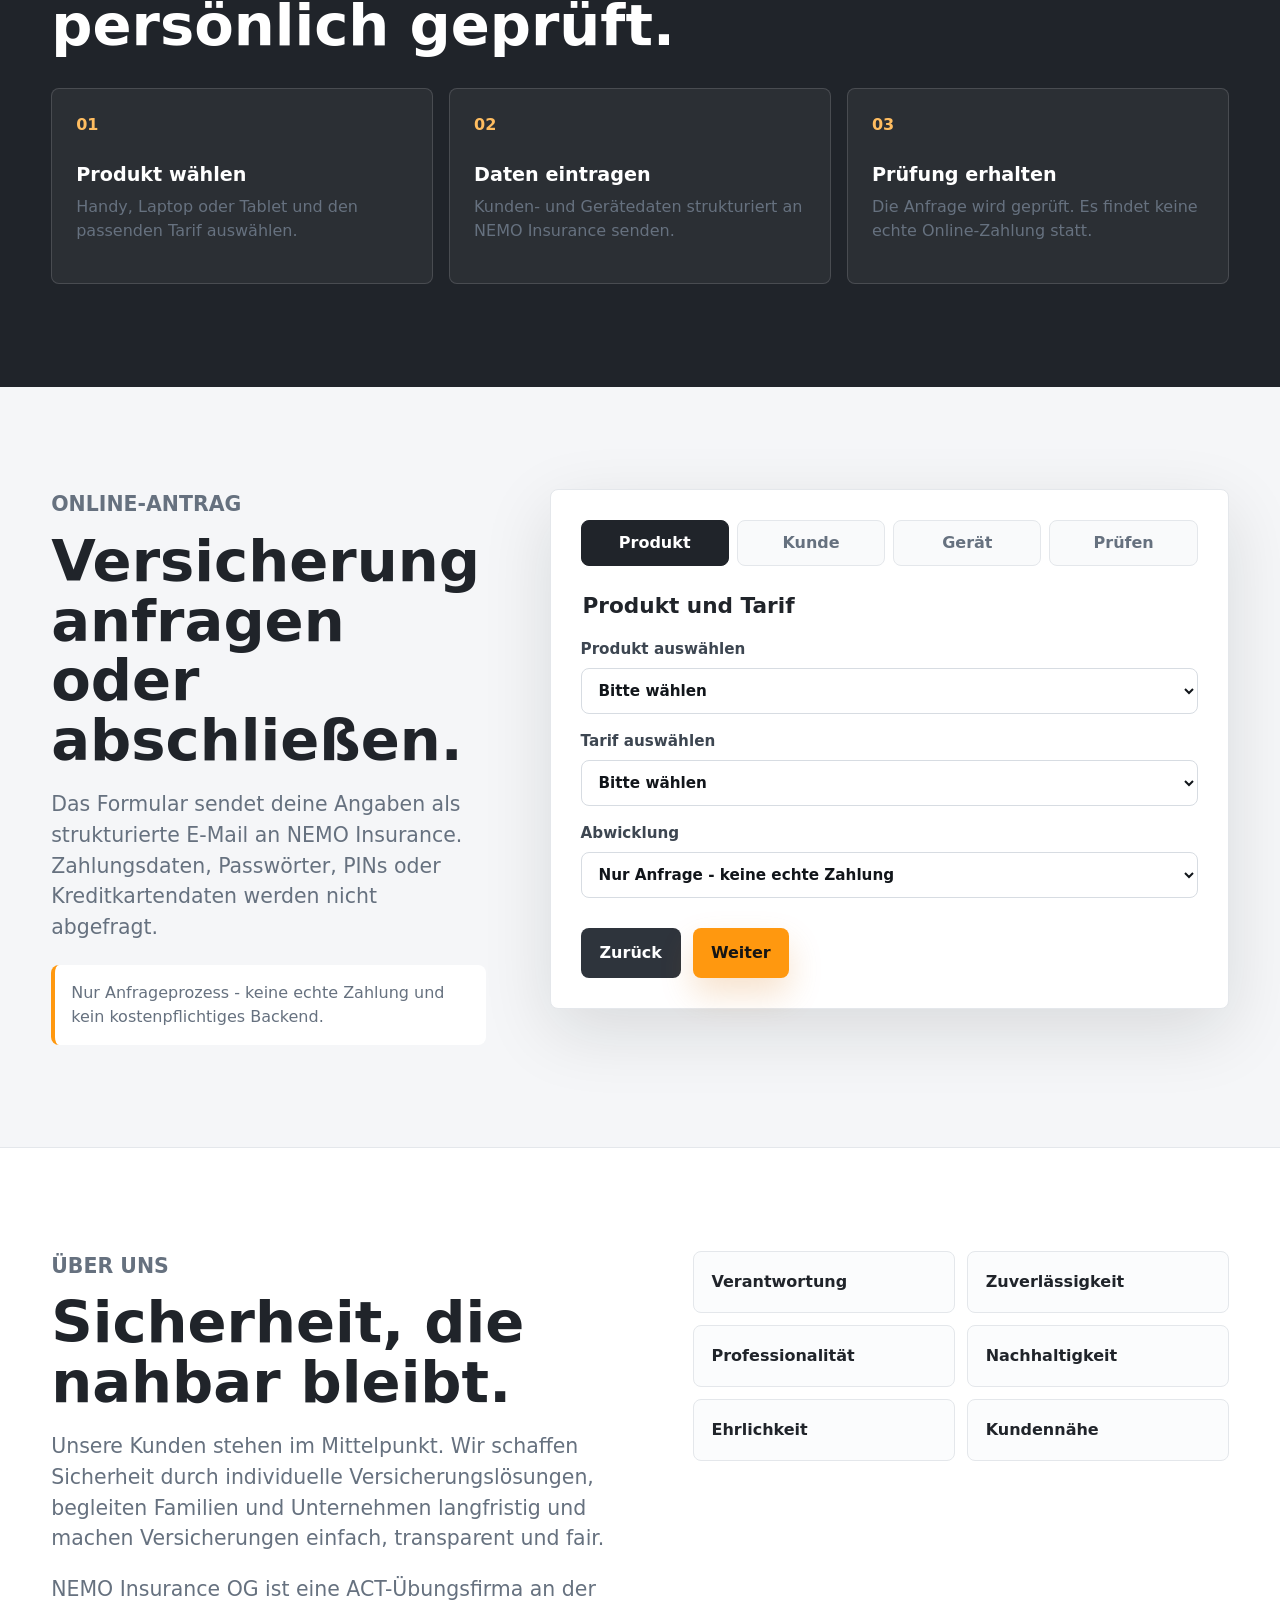
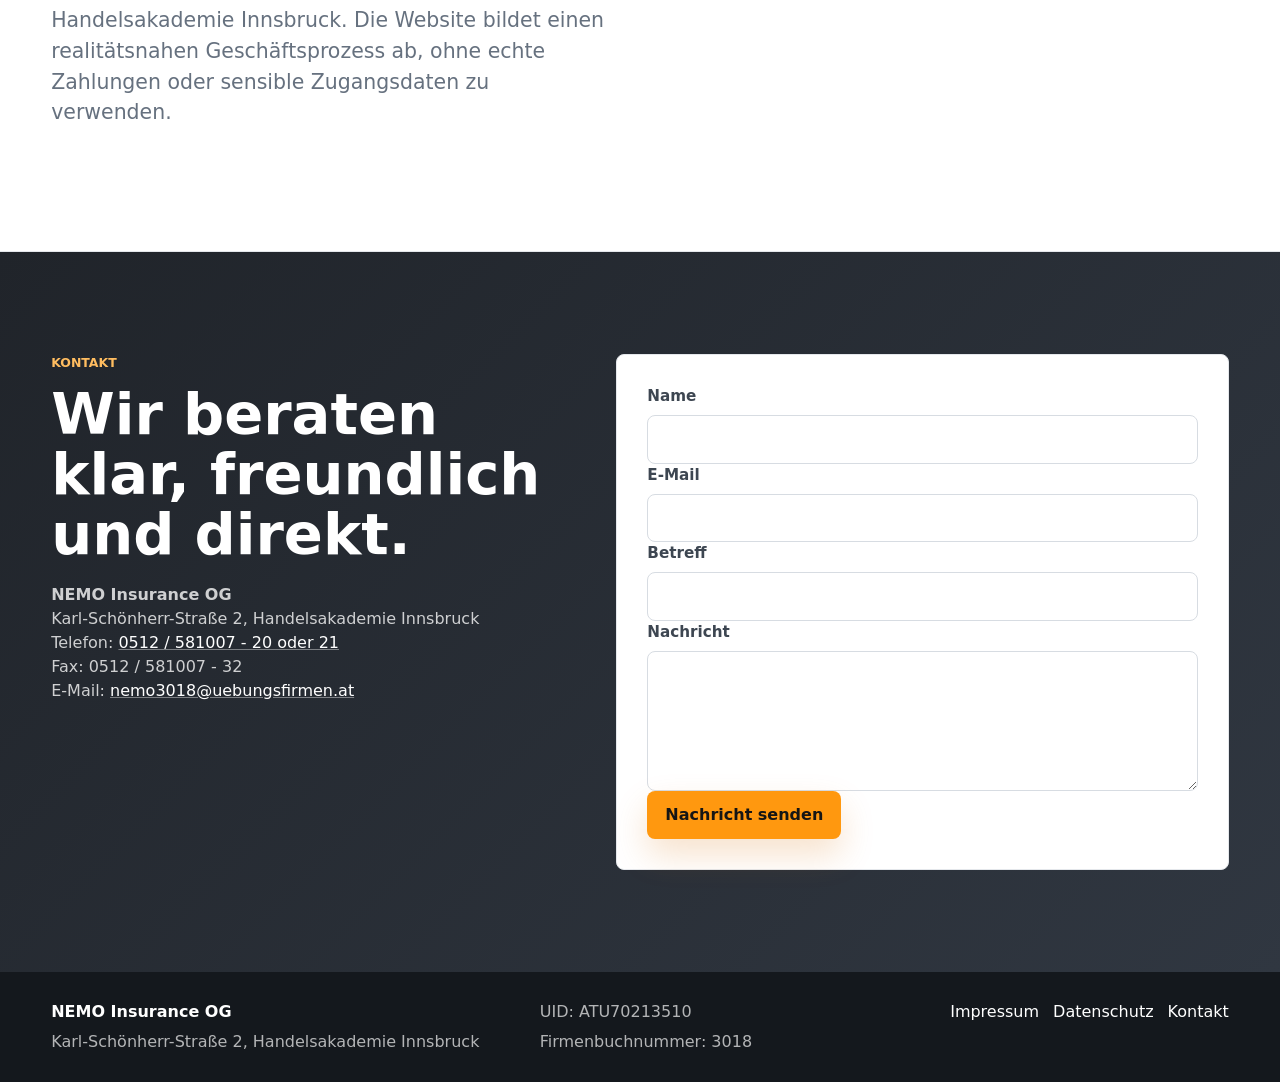
==== commit 4a40778d: "Polish homepage layout and imagery hooks" ====
--- a/index.html
+++ b/index.html
@@ -8,10 +8,11 @@
     <meta property="og:title" content="NEMO Insurance OG" />
     <meta property="og:description" content="Versicherungsschutz, der einfach verständlich ist. Transparent, fair und digital." />
     <meta property="og:type" content="website" />
-    <meta property="og:image" content="assets/logo.svg" />
+    <meta property="og:image" content="assets/images/hero-devices.svg" />
     <title>NEMO Insurance OG | Digitale Geräteversicherung</title>
     <link rel="icon" href="assets/favicon.svg" type="image/svg+xml" />
     <link rel="stylesheet" href="assets/styles.css" />
+    <link rel="stylesheet" href="assets/polish.css" />
   </head>
   <body>
     <a class="skip-link" href="#main">Zum Inhalt springen</a>
@@ -40,21 +41,16 @@
           <div class="hero-copy reveal">
             <p class="eyebrow">ACT-Übungsfirma · Versicherungen für digitale Geräte</p>
             <img class="hero-logo" src="assets/logo.svg" alt="NEMO Insurance - Wir sind das, was ihr sucht!" />
-            <h1 id="hero-title">Versicherungsschutz, der einfach verständlich ist.</h1>
+            <h1 id="hero-title">Versicherungs<wbr />schutz, der einfach verständlich ist.</h1>
             <p class="lead">NEMO Insurance bietet flexible Versicherungen für Handy, Laptop und Tablet - transparent, fair und digital.</p>
             <div class="hero-actions" aria-label="Wichtige Aktionen">
               <a class="button button-primary" href="#antrag">Versicherung anfragen</a>
               <a class="button button-secondary" href="#produkte">Produkte ansehen</a>
             </div>
-          </div>
-          <div class="hero-visual reveal" aria-label="Digitale Versicherungslösung für Handy, Laptop und Tablet">
-            <div class="device-scene">
-              <div class="shield-orbit"></div>
-              <div class="device laptop"><span></span></div>
-              <div class="device phone"><span></span></div>
-              <div class="device tablet"><span></span></div>
-              <div class="trust-card trust-card-a">Schutz geprüft</div>
-              <div class="trust-card trust-card-b">Anfrage digital</div>
+            <div class="hero-proof" aria-label="NEMO Vorteile">
+              <span>Digitale Anfrage</span>
+              <span>Keine echte Zahlung</span>
+              <span>Transparente Tarife</span>
             </div>
           </div>
         </div>
@@ -72,6 +68,7 @@
           <h2 id="produkte-title">Flexibler Schutz für deine wichtigsten Geräte.</h2>
           <p>Wähle Handy, Laptop oder Tablet und finde den passenden Tarif. Preis und Versicherungssummen sind abhängig von Gerät und Tarif.</p>
         </div>
+        <figure class="section-image product-overview" role="img" aria-label="Handy, Laptop und Tablet mit digitalem Versicherungsschutz"></figure>
         <div class="product-grid" data-products></div>
       </section>
 
@@ -92,6 +89,7 @@
           <p class="eyebrow">Online-Antrag</p>
           <h2 id="antrag-title">Versicherung anfragen oder abschließen.</h2>
           <p>Das Formular sendet deine Angaben als strukturierte E-Mail an NEMO Insurance. Zahlungsdaten, Passwörter, PINs oder Kreditkartendaten werden nicht abgefragt.</p>
+          <figure class="application-media" role="img" aria-label="Digitale Beratungssituation mit Tablet und Laptop"></figure>
           <div class="notice">Nur Anfrageprozess - keine echte Zahlung und kein kostenpflichtiges Backend.</div>
         </div>
 
--- a/assets/styles.css
+++ b/assets/styles.css
@@ -1,14 +1,18 @@
 :root {
   color-scheme: light;
-  --bg: #f7f8fb;
-  --surface: #ffffff;
-  --text: #17202a;
-  --muted: #647082;
-  --line: #dbe1ea;
-  --primary: #0f766e;
-  --primary-dark: #115e59;
-  --accent: #eab308;
-  --shadow: 0 18px 45px rgba(20, 32, 44, 0.1);
+  --orange: #ff980f;
+  --orange-dark: #d86f00;
+  --orange-soft: #fff1df;
+  --anthracite: #20242a;
+  --ink: #11151a;
+  --muted: #66717f;
+  --line: #e4e7eb;
+  --paper: #ffffff;
+  --mist: #f5f6f8;
+  --teal: #0f766e;
+  --blue: #244b7a;
+  --shadow: 0 22px 70px rgba(17, 21, 26, 0.12);
+  --radius: 8px;
 }
 
 * {
@@ -21,11 +25,21 @@
 
 body {
   margin: 0;
-  min-height: 100vh;
-  background: var(--bg);
-  color: var(--text);
+  background: var(--mist);
+  color: var(--ink);
   font-family: Inter, ui-sans-serif, system-ui, -apple-system, BlinkMacSystemFont, "Segoe UI", sans-serif;
   line-height: 1.5;
+  text-rendering: optimizeLegibility;
+}
+
+body.nav-open {
+  overflow: hidden;
+}
+
+img,
+svg {
+  display: block;
+  max-width: 100%;
 }
 
 a {
@@ -33,228 +47,879 @@
   text-decoration: none;
 }
 
+button,
+input,
+select,
+textarea {
+  font: inherit;
+}
+
+.skip-link {
+  position: fixed;
+  left: 16px;
+  top: 12px;
+  z-index: 100;
+  transform: translateY(-160%);
+  border-radius: var(--radius);
+  background: var(--anthracite);
+  color: white;
+  padding: 10px 14px;
+  transition: transform 160ms ease;
+}
+
+.skip-link:focus {
+  transform: translateY(0);
+}
+
+.sr-only {
+  position: absolute;
+  width: 1px;
+  height: 1px;
+  overflow: hidden;
+  clip: rect(0, 0, 0, 0);
+  white-space: nowrap;
+}
+
 .site-header {
   position: sticky;
   top: 0;
-  z-index: 10;
+  z-index: 50;
   display: flex;
+  min-height: 78px;
   align-items: center;
   justify-content: space-between;
-  gap: 24px;
-  padding: 16px clamp(18px, 4vw, 56px);
-  background: rgba(247, 248, 251, 0.88);
-  border-bottom: 1px solid var(--line);
+  gap: 28px;
+  padding: 12px clamp(18px, 4vw, 64px);
+  background: rgba(255, 255, 255, 0.88);
+  border-bottom: 1px solid rgba(228, 231, 235, 0.82);
   backdrop-filter: blur(18px);
 }
 
-.brand,
+.brand img {
+  width: min(230px, 52vw);
+  height: auto;
+}
+
 .site-nav {
   display: flex;
   align-items: center;
-}
-
-.brand {
-  gap: 10px;
-  font-weight: 800;
-}
-
-.brand-mark {
-  display: inline-grid;
-  width: 36px;
-  height: 36px;
+  gap: 8px;
+}
+
+.site-nav a {
+  border-radius: var(--radius);
+  color: #3f4854;
+  font-size: 0.94rem;
+  font-weight: 760;
+  padding: 10px 12px;
+}
+
+.site-nav a:hover,
+.site-nav a:focus-visible {
+  background: var(--orange-soft);
+  color: var(--orange-dark);
+  outline: none;
+}
+
+.nav-toggle {
+  display: none;
+  width: 44px;
+  height: 44px;
   place-items: center;
-  border-radius: 8px;
-  background: var(--primary);
-  color: white;
-}
-
-.site-nav {
-  gap: 20px;
-  color: var(--muted);
-  font-size: 0.95rem;
-  font-weight: 650;
-}
-
-.site-nav a:hover {
-  color: var(--primary-dark);
+  border: 1px solid var(--line);
+  border-radius: var(--radius);
+  background: white;
+}
+
+.nav-toggle span:not(.sr-only) {
+  display: block;
+  width: 20px;
+  height: 2px;
+  margin: 3px auto;
+  background: var(--anthracite);
 }
 
 .hero {
-  display: grid;
-  min-height: 72vh;
+  position: relative;
+  overflow: hidden;
+  min-height: calc(100vh - 78px);
+  background: linear-gradient(120deg, #ffffff 0%, #f7f8fa 56%, #fff1df 100%);
+}
+
+.hero::after {
+  content: "";
+  position: absolute;
+  inset: auto 0 0;
+  height: 8px;
+  background: linear-gradient(90deg, var(--orange), var(--teal), var(--blue));
+}
+
+.hero-grid {
+  display: grid;
+  grid-template-columns: minmax(0, 0.96fr) minmax(360px, 1.04fr);
+  gap: clamp(32px, 6vw, 80px);
+  min-height: calc(100vh - 78px);
   align-items: center;
-  padding: clamp(64px, 10vw, 120px) clamp(18px, 4vw, 56px);
-  background:
-    linear-gradient(115deg, rgba(15, 118, 110, 0.96), rgba(17, 94, 89, 0.78)),
-    url("https://images.unsplash.com/photo-1450101499163-c8848c66ca85?auto=format&fit=crop&w=1800&q=80") center/cover;
-  color: white;
-}
-
-.hero-content {
-  width: min(760px, 100%);
+  padding: clamp(52px, 7vw, 96px) clamp(18px, 4vw, 64px) clamp(72px, 8vw, 110px);
+}
+
+.hero-logo {
+  width: min(360px, 88vw);
+  margin-bottom: 18px;
 }
 
 .eyebrow {
   margin: 0 0 12px;
-  color: var(--accent);
+  color: var(--orange-dark);
   font-size: 0.78rem;
-  font-weight: 800;
+  font-weight: 880;
   letter-spacing: 0;
   text-transform: uppercase;
 }
 
-.hero h1,
-.section h2 {
-  margin: 0;
+h1,
+h2,
+h3,
+p {
+  margin-top: 0;
+}
+
+h1,
+h2,
+h3 {
+  color: var(--anthracite);
   letter-spacing: 0;
-  line-height: 1.05;
-}
-
-.hero h1 {
+  line-height: 1.04;
+}
+
+h1 {
   max-width: 12ch;
-  font-size: clamp(3.1rem, 8vw, 6.8rem);
-}
-
-.hero p:not(.eyebrow) {
-  max-width: 680px;
-  margin: 22px 0 0;
-  color: rgba(255, 255, 255, 0.88);
-  font-size: clamp(1.05rem, 2vw, 1.35rem);
+  margin-bottom: 22px;
+  font-size: clamp(3.25rem, 7.8vw, 7.25rem);
+}
+
+h2 {
+  margin-bottom: 18px;
+  font-size: clamp(2rem, 4.5vw, 4.4rem);
+}
+
+h3 {
+  margin-bottom: 10px;
+  font-size: 1.2rem;
+}
+
+.lead,
+.section-heading p,
+.about-copy p,
+.application-copy p {
+  color: var(--muted);
+  font-size: clamp(1.05rem, 1.7vw, 1.28rem);
+}
+
+.hero-copy .lead {
+  max-width: 660px;
 }
 
 .hero-actions,
-.contact {
+.wizard-actions {
   display: flex;
   flex-wrap: wrap;
-  align-items: center;
-  gap: 14px;
-}
-
-.hero-actions {
-  margin-top: 32px;
+  gap: 12px;
+  margin-top: 30px;
 }
 
 .button {
   display: inline-flex;
-  min-height: 44px;
+  min-height: 46px;
   align-items: center;
   justify-content: center;
-  border-radius: 8px;
-  padding: 11px 18px;
-  font-weight: 760;
+  border: 0;
+  border-radius: var(--radius);
+  cursor: pointer;
+  padding: 12px 18px;
+  font-weight: 820;
   transition: transform 160ms ease, box-shadow 160ms ease, background 160ms ease;
 }
 
-.button:hover {
+.button:hover,
+.button:focus-visible {
   transform: translateY(-1px);
+  outline: none;
 }
 
 .button-primary {
-  background: var(--accent);
-  color: #1d2430;
-  box-shadow: 0 14px 30px rgba(0, 0, 0, 0.16);
+  background: var(--orange);
+  color: #151515;
+  box-shadow: 0 16px 34px rgba(216, 111, 0, 0.2);
+}
+
+.button-primary:hover,
+.button-primary:focus-visible {
+  background: #ffae37;
 }
 
 .button-secondary {
-  background: rgba(255, 255, 255, 0.13);
+  background: white;
+  color: var(--anthracite);
+  border: 1px solid var(--line);
+}
+
+.button-secondary.dark {
+  background: #2e343c;
   color: white;
-  border: 1px solid rgba(255, 255, 255, 0.32);
+  border-color: transparent;
+}
+
+.hero-visual {
+  min-height: 540px;
+}
+
+.device-scene {
+  position: relative;
+  min-height: 540px;
+}
+
+.shield-orbit {
+  position: absolute;
+  inset: 68px 8% auto auto;
+  width: min(420px, 72vw);
+  aspect-ratio: 1;
+  border: 2px solid rgba(255, 152, 15, 0.32);
+  border-radius: 48% 52% 48% 52%;
+  transform: rotate(-12deg);
+}
+
+.shield-orbit::before {
+  content: "";
+  position: absolute;
+  inset: 18%;
+  border: 14px solid var(--orange);
+  border-radius: 34px 34px 56px 56px;
+  clip-path: polygon(50% 0, 100% 18%, 92% 72%, 50% 100%, 8% 72%, 0 18%);
+  opacity: 0.88;
+}
+
+.device {
+  position: absolute;
+  border: 1px solid rgba(32, 36, 42, 0.12);
+  border-radius: var(--radius);
+  background: linear-gradient(145deg, #ffffff, #eef1f5);
+  box-shadow: var(--shadow);
+}
+
+.device span {
+  position: absolute;
+  inset: 14px;
+  border-radius: 6px;
+  background: linear-gradient(135deg, rgba(255, 152, 15, 0.16), rgba(15, 118, 110, 0.18)), #ffffff;
+}
+
+.laptop {
+  left: 0;
+  bottom: 52px;
+  width: min(440px, 76vw);
+  height: 270px;
+}
+
+.laptop::after {
+  content: "";
+  position: absolute;
+  left: 6%;
+  right: 6%;
+  bottom: -22px;
+  height: 22px;
+  border-radius: 0 0 18px 18px;
+  background: #c8ced6;
+}
+
+.phone {
+  right: 6%;
+  top: 32px;
+  width: 148px;
+  height: 280px;
+  border-radius: 28px;
+}
+
+.phone span {
+  border-radius: 20px;
+}
+
+.tablet {
+  right: 2%;
+  bottom: 12px;
+  width: 245px;
+  height: 330px;
+  border-radius: 26px;
+}
+
+.tablet span {
+  border-radius: 18px;
+}
+
+.trust-card {
+  position: absolute;
+  z-index: 2;
+  border: 1px solid rgba(228, 231, 235, 0.9);
+  border-radius: var(--radius);
+  background: rgba(255, 255, 255, 0.92);
+  box-shadow: var(--shadow);
+  color: var(--anthracite);
+  font-weight: 820;
+  padding: 14px 16px;
+}
+
+.trust-card-a {
+  left: 12%;
+  top: 68px;
+}
+
+.trust-card-b {
+  right: 0;
+  bottom: 132px;
 }
 
 .section {
-  padding: clamp(56px, 8vw, 96px) clamp(18px, 4vw, 56px);
+  padding: clamp(58px, 8vw, 110px) clamp(18px, 4vw, 64px);
 }
 
 .section-heading {
-  max-width: 720px;
-  margin-bottom: 28px;
-}
-
-.section h2 {
-  font-size: clamp(2rem, 4vw, 3.8rem);
-}
-
-.cards {
+  max-width: 920px;
+  margin-bottom: 32px;
+}
+
+.section-heading.compact {
+  max-width: 760px;
+}
+
+.intro-band {
+  display: grid;
+  grid-template-columns: repeat(3, minmax(0, 1fr));
+  gap: 1px;
+  padding-top: 0;
+  padding-bottom: 0;
+  background: var(--line);
+}
+
+.intro-item {
+  display: grid;
+  gap: 8px;
+  min-height: 155px;
+  align-content: center;
+  background: var(--paper);
+  padding: 28px;
+}
+
+.intro-item strong {
+  color: var(--anthracite);
+  font-size: 1.22rem;
+}
+
+.intro-item span,
+.product-card p,
+.product-table,
+.process-grid p,
+.notice,
+.site-footer {
+  color: var(--muted);
+}
+
+.product-grid {
+  display: grid;
+  grid-template-columns: repeat(3, minmax(0, 1fr));
+  gap: 18px;
+}
+
+.product-card {
+  display: flex;
+  min-height: 100%;
+  flex-direction: column;
+  border: 1px solid var(--line);
+  border-radius: var(--radius);
+  background: var(--paper);
+  box-shadow: 0 16px 44px rgba(17, 21, 26, 0.06);
+  overflow: hidden;
+}
+
+.product-visual {
+  display: grid;
+  min-height: 160px;
+  place-items: center;
+  background: linear-gradient(135deg, #fff7ed, #f3f5f7);
+}
+
+.product-visual svg {
+  width: 150px;
+  height: 120px;
+}
+
+.product-content {
+  display: flex;
+  flex: 1;
+  flex-direction: column;
+  padding: 22px;
+}
+
+.product-kicker {
+  color: var(--orange-dark);
+  font-weight: 840;
+}
+
+.product-table {
+  width: 100%;
+  margin: 18px 0;
+  border-collapse: collapse;
+  font-size: 0.92rem;
+}
+
+.product-table th,
+.product-table td {
+  border-bottom: 1px solid var(--line);
+  padding: 10px 0;
+  text-align: left;
+  vertical-align: top;
+}
+
+.product-table th {
+  color: var(--anthracite);
+  font-size: 0.78rem;
+  text-transform: uppercase;
+}
+
+.product-note {
+  margin-top: auto;
+  border-radius: var(--radius);
+  background: var(--orange-soft);
+  color: #6f3b00;
+  padding: 12px;
+  font-size: 0.9rem;
+  font-weight: 700;
+}
+
+.process {
+  background: var(--anthracite);
+}
+
+.process h2,
+.process h3 {
+  color: white;
+}
+
+.process .eyebrow {
+  color: #ffbd60;
+}
+
+.process-grid {
   display: grid;
   grid-template-columns: repeat(3, minmax(0, 1fr));
   gap: 16px;
 }
 
-.card {
-  min-height: 190px;
+.process-grid article {
+  border: 1px solid rgba(255, 255, 255, 0.14);
+  border-radius: var(--radius);
+  background: rgba(255, 255, 255, 0.05);
   padding: 24px;
+}
+
+.process-grid span {
+  display: inline-flex;
+  margin-bottom: 28px;
+  color: #ffbd60;
+  font-weight: 900;
+}
+
+.application {
+  display: grid;
+  grid-template-columns: minmax(260px, 0.78fr) minmax(420px, 1.22fr);
+  gap: clamp(28px, 5vw, 72px);
+  align-items: start;
+}
+
+.application-copy {
+  position: sticky;
+  top: 108px;
+}
+
+.notice {
+  margin-top: 22px;
+  border-left: 4px solid var(--orange);
+  background: white;
+  border-radius: var(--radius);
+  padding: 16px;
+}
+
+.wizard,
+.contact-form {
   border: 1px solid var(--line);
-  border-radius: 8px;
-  background: var(--surface);
+  border-radius: var(--radius);
+  background: var(--paper);
   box-shadow: var(--shadow);
-}
-
-.card h3 {
-  margin: 0 0 10px;
-  font-size: 1.25rem;
-}
-
-.card p,
-.split p {
+  padding: clamp(18px, 3vw, 30px);
+}
+
+.wizard-progress {
+  display: grid;
+  grid-template-columns: repeat(4, minmax(0, 1fr));
+  gap: 8px;
+  margin-bottom: 24px;
+}
+
+.step-pill {
+  border: 1px solid var(--line);
+  border-radius: var(--radius);
+  background: #f9fafb;
+  color: var(--muted);
+  cursor: pointer;
+  padding: 10px 8px;
+  font-weight: 800;
+}
+
+.step-pill.active {
+  background: var(--anthracite);
+  color: white;
+  border-color: var(--anthracite);
+}
+
+fieldset {
   margin: 0;
-  color: var(--muted);
-}
-
-.split {
-  display: grid;
-  grid-template-columns: minmax(220px, 0.8fr) minmax(280px, 1.2fr);
-  gap: clamp(24px, 6vw, 80px);
+  border: 0;
+  padding: 0;
+}
+
+.form-step {
+  display: none;
+}
+
+.form-step.active {
+  display: grid;
+  gap: 16px;
+}
+
+legend {
+  margin-bottom: 16px;
+  color: var(--anthracite);
+  font-size: 1.35rem;
+  font-weight: 900;
+}
+
+label {
+  display: grid;
+  gap: 7px;
+  color: #3d4651;
+  font-size: 0.95rem;
+  font-weight: 780;
+}
+
+input,
+select,
+textarea {
+  width: 100%;
+  border: 1px solid #d7dce2;
+  border-radius: var(--radius);
+  background: #fff;
+  color: var(--ink);
+  padding: 12px 13px;
+}
+
+input:focus,
+select:focus,
+textarea:focus {
+  border-color: var(--orange);
+  box-shadow: 0 0 0 4px rgba(255, 152, 15, 0.16);
+  outline: none;
+}
+
+textarea {
+  resize: vertical;
+}
+
+.form-grid.two {
+  display: grid;
+  grid-template-columns: repeat(2, minmax(0, 1fr));
+  gap: 14px;
+}
+
+.checkbox-row {
+  display: flex;
+  align-items: flex-start;
+  gap: 12px;
+  border-radius: var(--radius);
+  background: #f7f8fa;
+  padding: 14px;
+}
+
+.checkbox-row input {
+  width: auto;
+  margin-top: 5px;
+}
+
+.summary-box {
+  border-radius: var(--radius);
+  background: var(--anthracite);
+  color: white;
+  padding: 18px;
+}
+
+.submit-button {
+  display: none;
+}
+
+.wizard.is-final .submit-button {
+  display: inline-flex;
+}
+
+.wizard.is-final [data-next] {
+  display: none;
+}
+
+.form-success {
+  margin: 18px 0 0;
+  border-radius: var(--radius);
+  background: #e7f6ef;
+  color: #115c3b;
+  padding: 14px;
+  font-weight: 780;
+}
+
+.hidden-frame {
+  position: absolute;
+  width: 1px;
+  height: 1px;
+  border: 0;
+  opacity: 0;
+  pointer-events: none;
+}
+
+.about {
+  display: grid;
+  grid-template-columns: minmax(280px, 1fr) minmax(280px, 0.95fr);
+  gap: clamp(28px, 6vw, 80px);
+  background: white;
+  border-block: 1px solid var(--line);
+}
+
+.values-grid {
+  display: grid;
+  grid-template-columns: repeat(2, minmax(0, 1fr));
+  gap: 12px;
+  align-content: start;
+}
+
+.values-grid span {
+  border: 1px solid var(--line);
+  border-radius: var(--radius);
+  background: #fbfcfd;
+  color: var(--anthracite);
+  font-weight: 850;
+  padding: 18px;
+}
+
+.contact {
+  display: grid;
+  grid-template-columns: minmax(280px, 0.9fr) minmax(320px, 1.1fr);
+  gap: clamp(28px, 5vw, 70px);
+  background: linear-gradient(135deg, #20242a, #303741);
+  color: white;
+}
+
+.contact h2,
+.contact .eyebrow {
+  color: white;
+}
+
+.contact .eyebrow {
+  color: #ffbd60;
+}
+
+.contact address {
+  color: rgba(255, 255, 255, 0.78);
+  font-style: normal;
+}
+
+.contact address a {
+  color: white;
+  text-decoration: underline;
+  text-decoration-color: rgba(255, 255, 255, 0.4);
+}
+
+.contact-form {
+  box-shadow: none;
+}
+
+.site-footer {
+  display: grid;
+  grid-template-columns: 1.2fr 1fr auto;
+  gap: 20px;
   align-items: start;
-  background: var(--surface);
-  border-block: 1px solid var(--line);
-}
-
-.split p {
-  font-size: clamp(1.05rem, 2vw, 1.35rem);
-}
-
-.contact {
-  justify-content: space-between;
-  background: #17202a;
+  padding: 28px clamp(18px, 4vw, 64px);
+  background: #14181d;
+  color: rgba(255, 255, 255, 0.68);
+}
+
+.site-footer div,
+.site-footer nav {
+  display: grid;
+  gap: 6px;
+}
+
+.site-footer strong,
+.site-footer a {
   color: white;
 }
 
-.site-footer {
-  display: flex;
-  flex-wrap: wrap;
-  justify-content: space-between;
-  gap: 12px;
-  padding: 22px clamp(18px, 4vw, 56px);
-  color: var(--muted);
-  font-size: 0.92rem;
-}
-
-@media (max-width: 800px) {
-  .site-header,
-  .site-nav,
-  .split,
-  .contact,
+.site-footer nav {
+  grid-auto-flow: column;
+  gap: 14px;
+}
+
+.reveal {
+  animation: reveal 700ms ease both;
+}
+
+@keyframes reveal {
+  from {
+    opacity: 0;
+    transform: translateY(18px);
+  }
+  to {
+    opacity: 1;
+    transform: translateY(0);
+  }
+}
+
+.legal-page {
+  background: var(--mist);
+}
+
+.legal-main {
+  max-width: 920px;
+  margin: 0 auto;
+  padding: clamp(44px, 8vw, 90px) clamp(18px, 4vw, 40px);
+}
+
+.legal-main article {
+  border: 1px solid var(--line);
+  border-radius: var(--radius);
+  background: white;
+  box-shadow: var(--shadow);
+  padding: clamp(22px, 4vw, 42px);
+}
+
+.legal-main h1 {
+  max-width: none;
+  font-size: clamp(2.4rem, 6vw, 4.5rem);
+}
+
+.legal-main h2 {
+  margin-top: 34px;
+  font-size: clamp(1.5rem, 3vw, 2.1rem);
+}
+
+@media (max-width: 1060px) {
+  .hero-grid,
+  .application,
+  .about,
+  .contact {
+    grid-template-columns: 1fr;
+  }
+
+  .application-copy {
+    position: static;
+  }
+
+  .hero-visual {
+    min-height: 480px;
+  }
+}
+
+@media (max-width: 860px) {
+  .nav-toggle {
+    display: block;
+  }
+
+  .site-nav {
+    position: fixed;
+    inset: 78px 0 auto;
+    display: none;
+    flex-direction: column;
+    align-items: stretch;
+    background: white;
+    border-bottom: 1px solid var(--line);
+    padding: 14px 18px 22px;
+  }
+
+  .site-nav.open {
+    display: flex;
+  }
+
+  .site-nav a {
+    padding: 14px;
+  }
+
+  .intro-band,
+  .product-grid,
+  .process-grid,
   .site-footer {
-    align-items: flex-start;
-  }
-
-  .site-header,
-  .site-nav,
-  .split,
-  .contact {
-    flex-direction: column;
-  }
-
-  .site-nav {
-    gap: 12px;
-  }
-
-  .hero {
-    min-height: 68vh;
-  }
-
-  .cards,
-  .split {
     grid-template-columns: 1fr;
   }
-}
+
+  .site-footer nav {
+    grid-auto-flow: row;
+  }
+}
+
+@media (max-width: 620px) {
+  .hero-grid {
+    min-height: auto;
+  }
+
+  h1 {
+    font-size: clamp(2.75rem, 15vw, 4.25rem);
+  }
+
+  .hero-visual,
+  .device-scene {
+    min-height: 400px;
+  }
+
+  .laptop {
+    width: 82vw;
+    height: 210px;
+  }
+
+  .phone {
+    right: 0;
+    width: 108px;
+    height: 210px;
+  }
+
+  .tablet {
+    width: 168px;
+    height: 236px;
+  }
+
+  .trust-card {
+    font-size: 0.86rem;
+  }
+
+  .wizard-progress,
+  .form-grid.two,
+  .values-grid {
+    grid-template-columns: 1fr;
+  }
+
+  .button {
+    width: 100%;
+  }
+}
+
+@media (prefers-reduced-motion: reduce) {
+  *,
+  *::before,
+  *::after {
+    scroll-behavior: auto !important;
+    animation-duration: 0.01ms !important;
+    animation-iteration-count: 1 !important;
+    transition-duration: 0.01ms !important;
+  }
+}
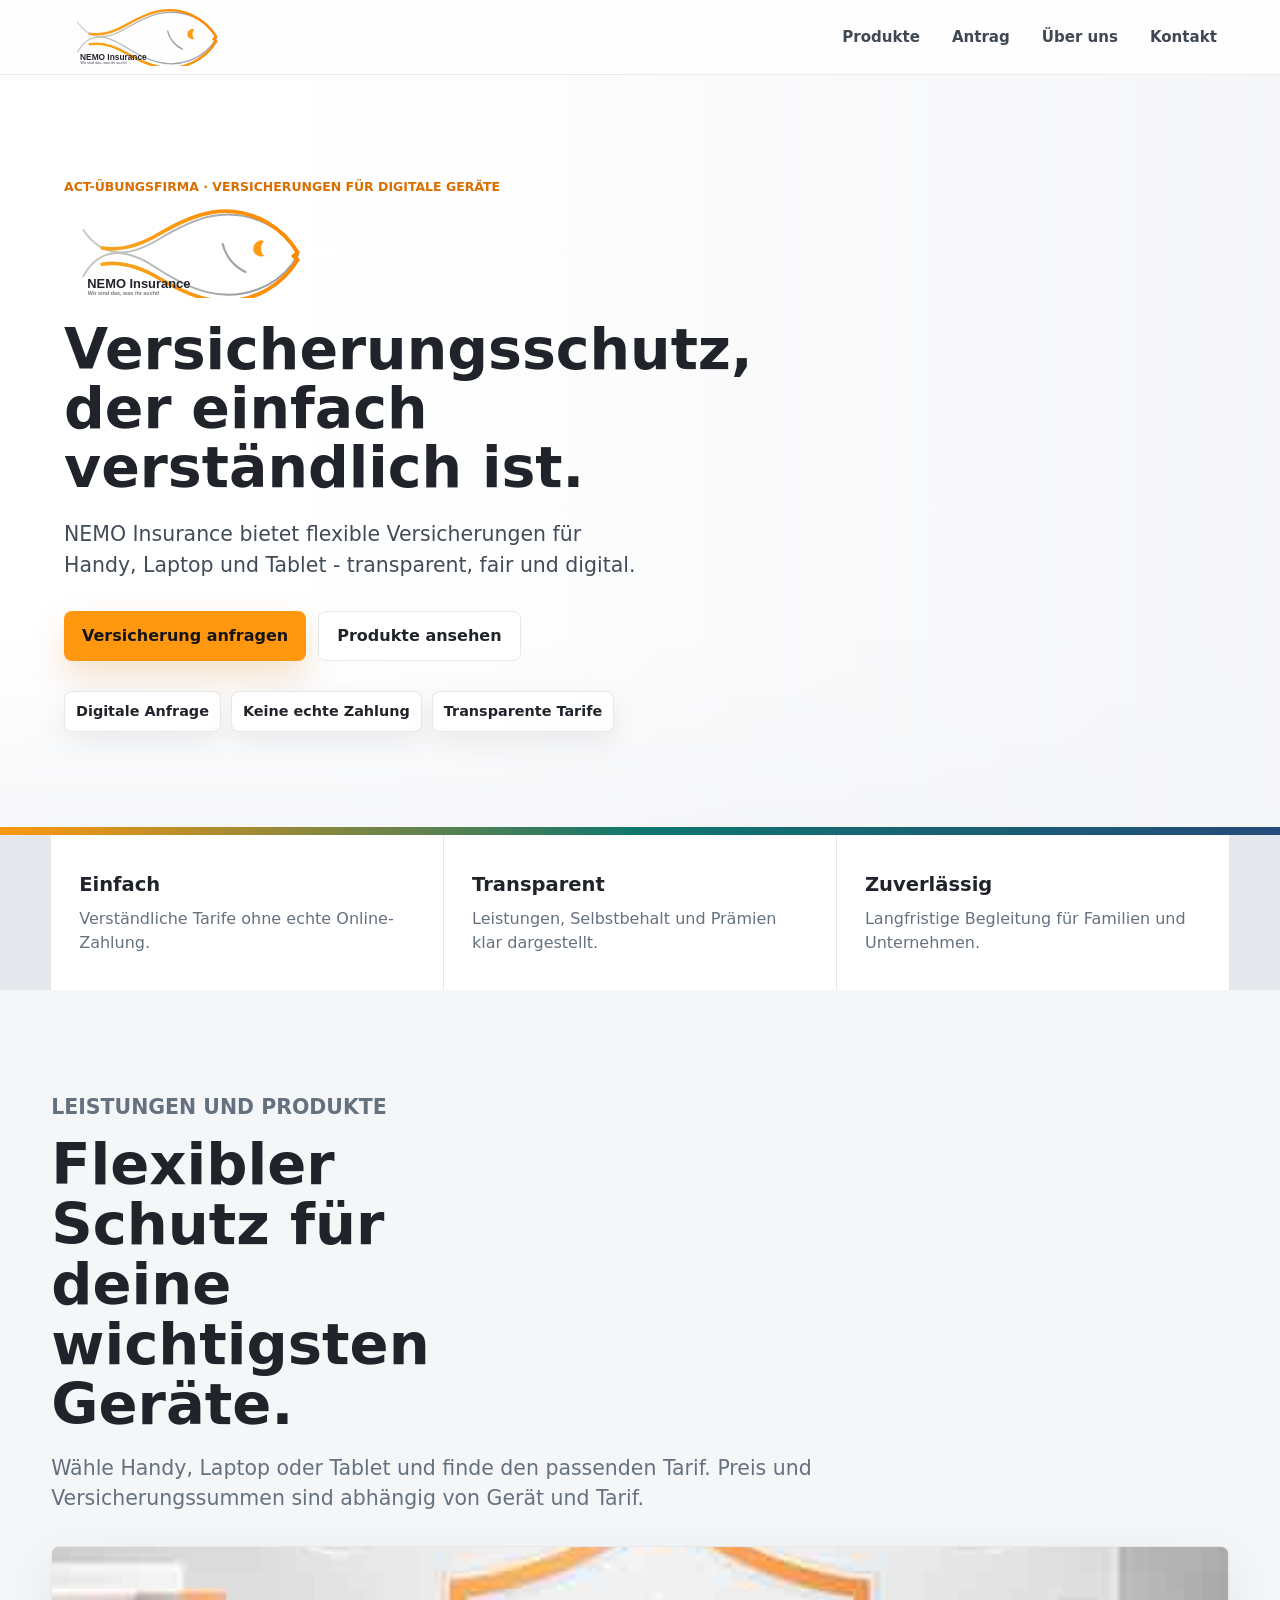
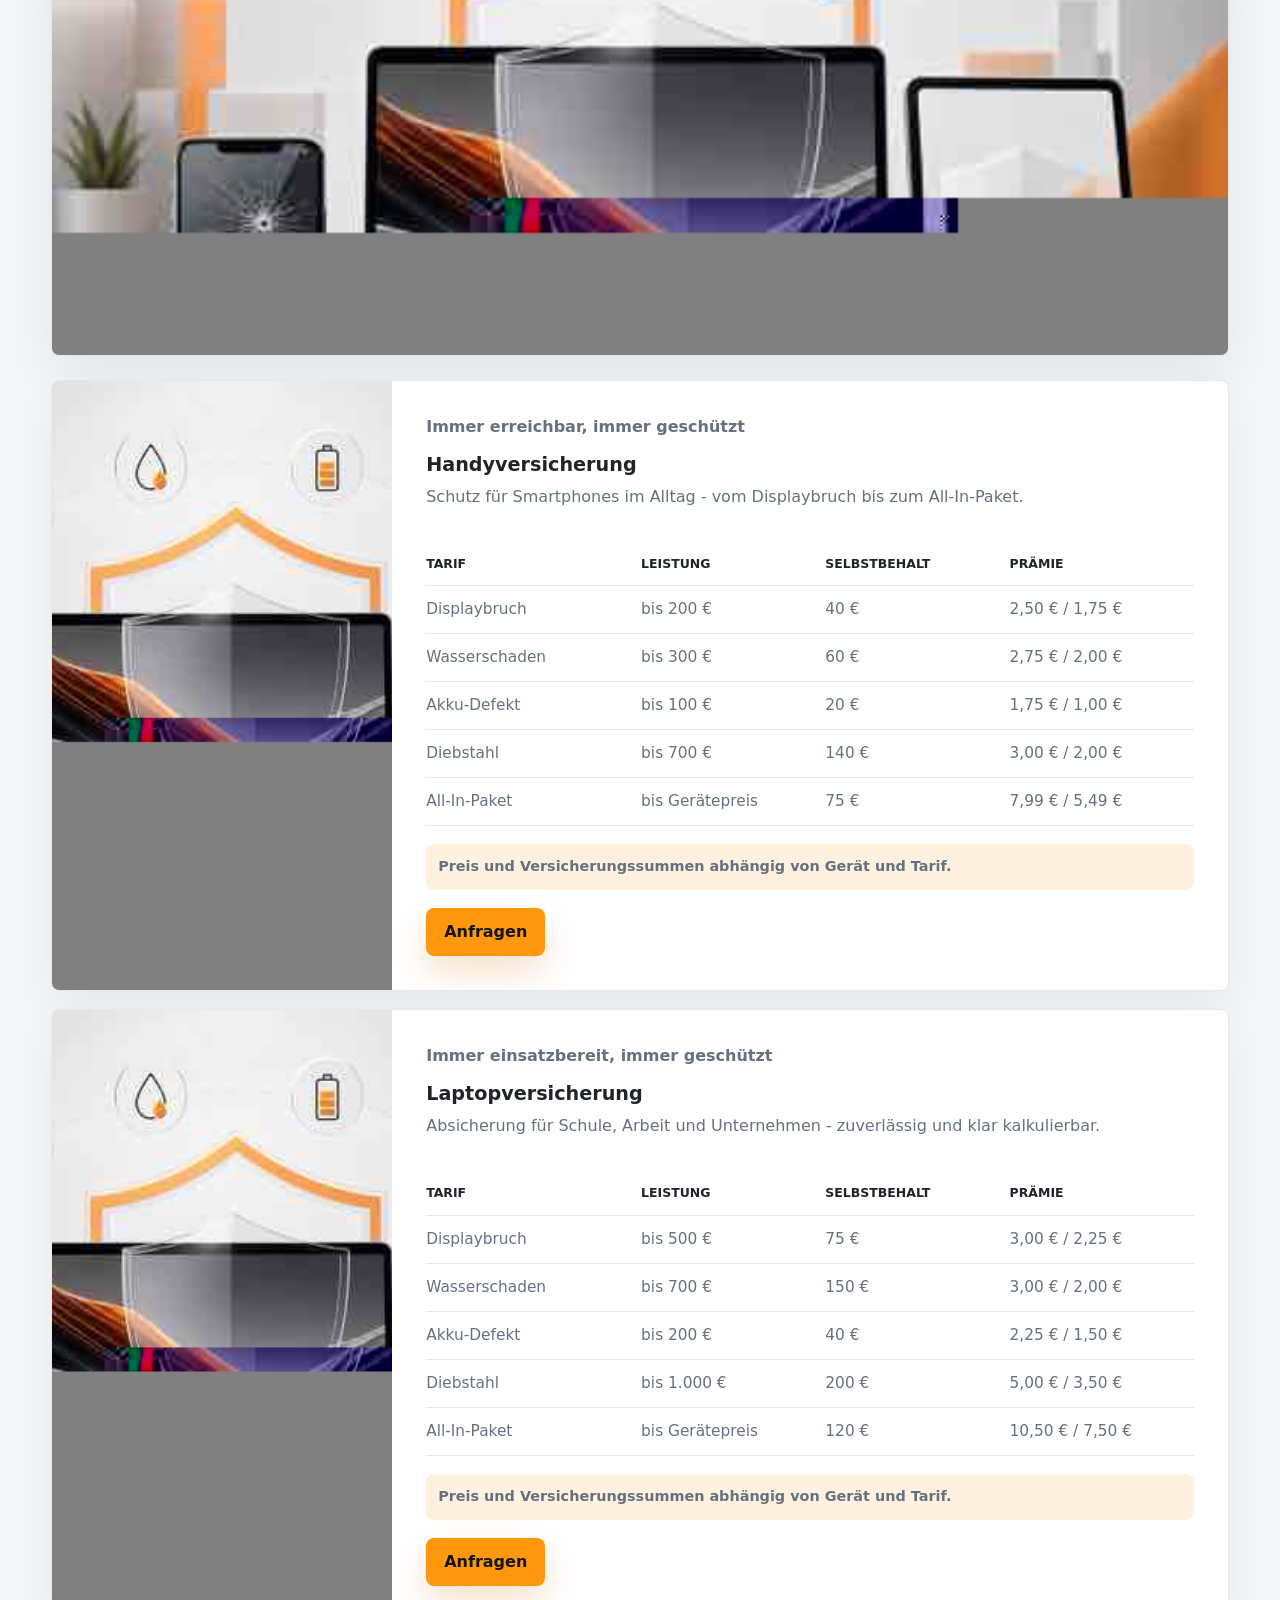
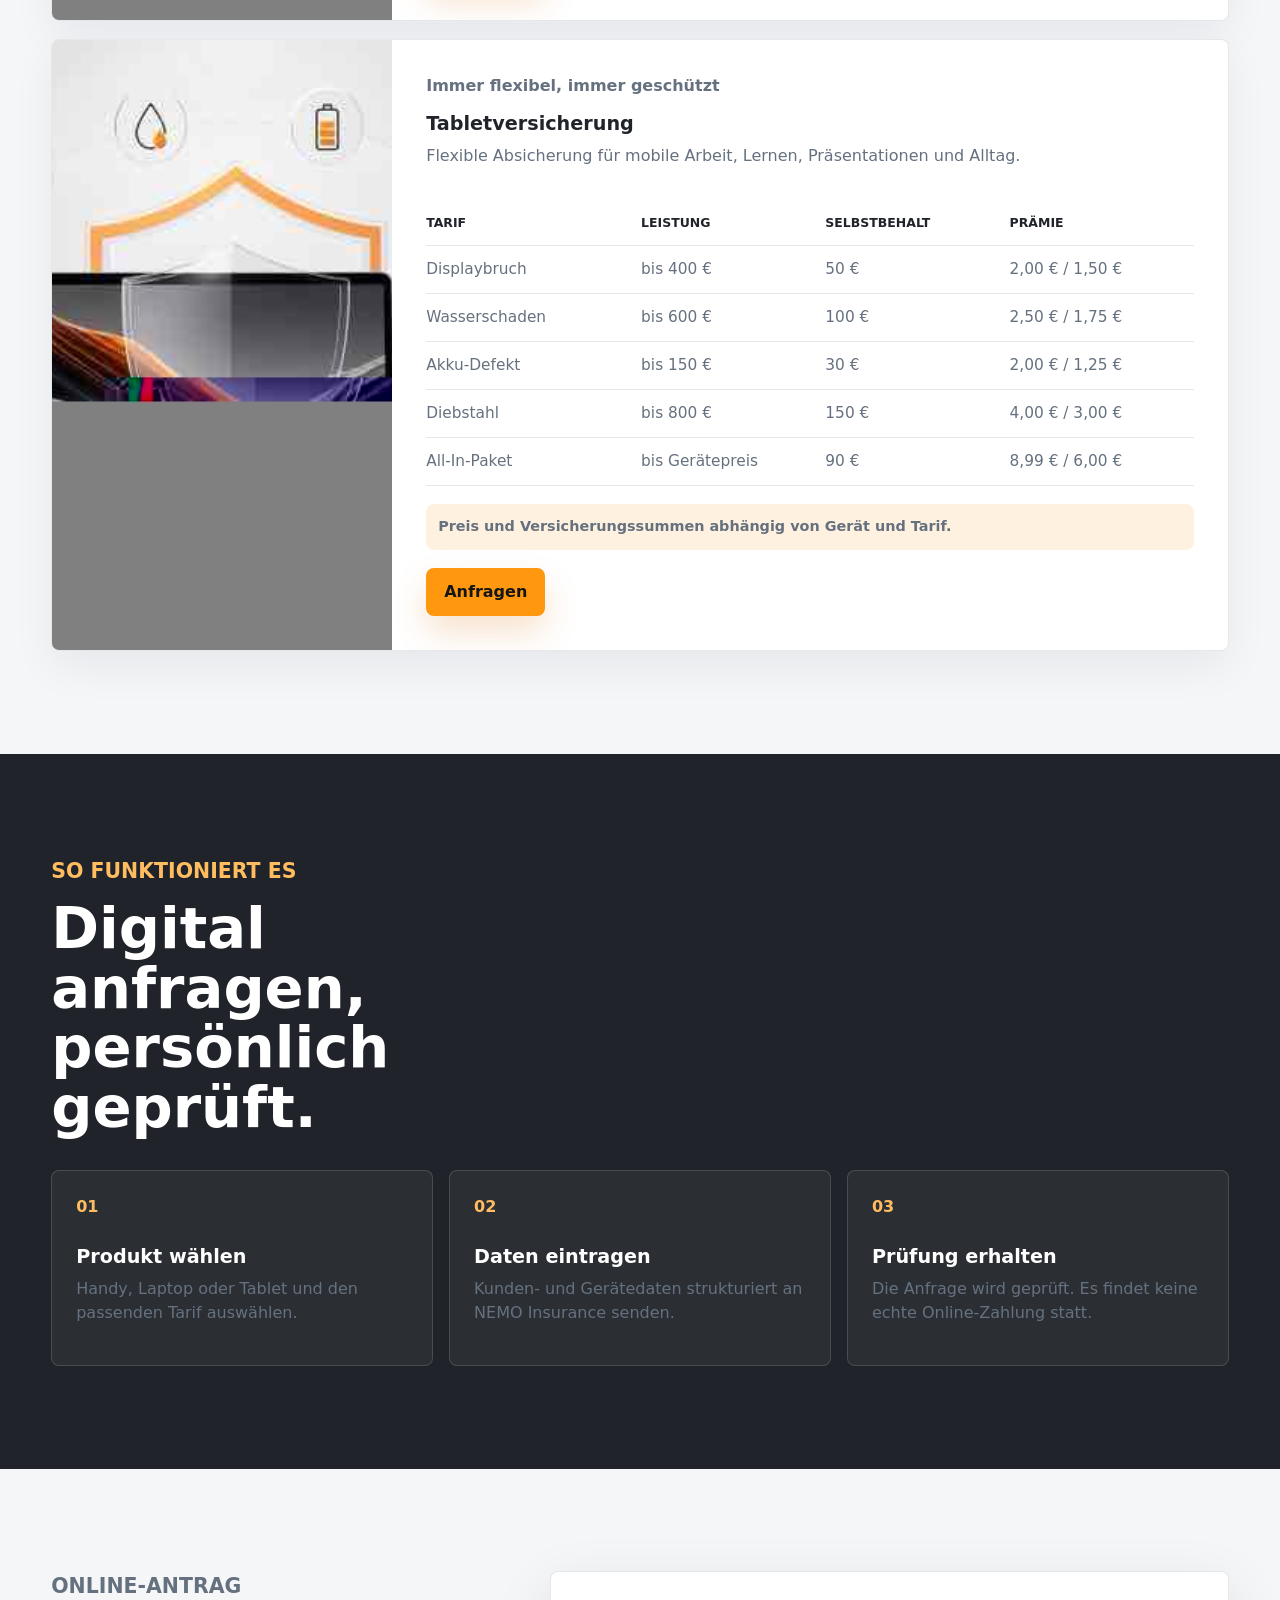
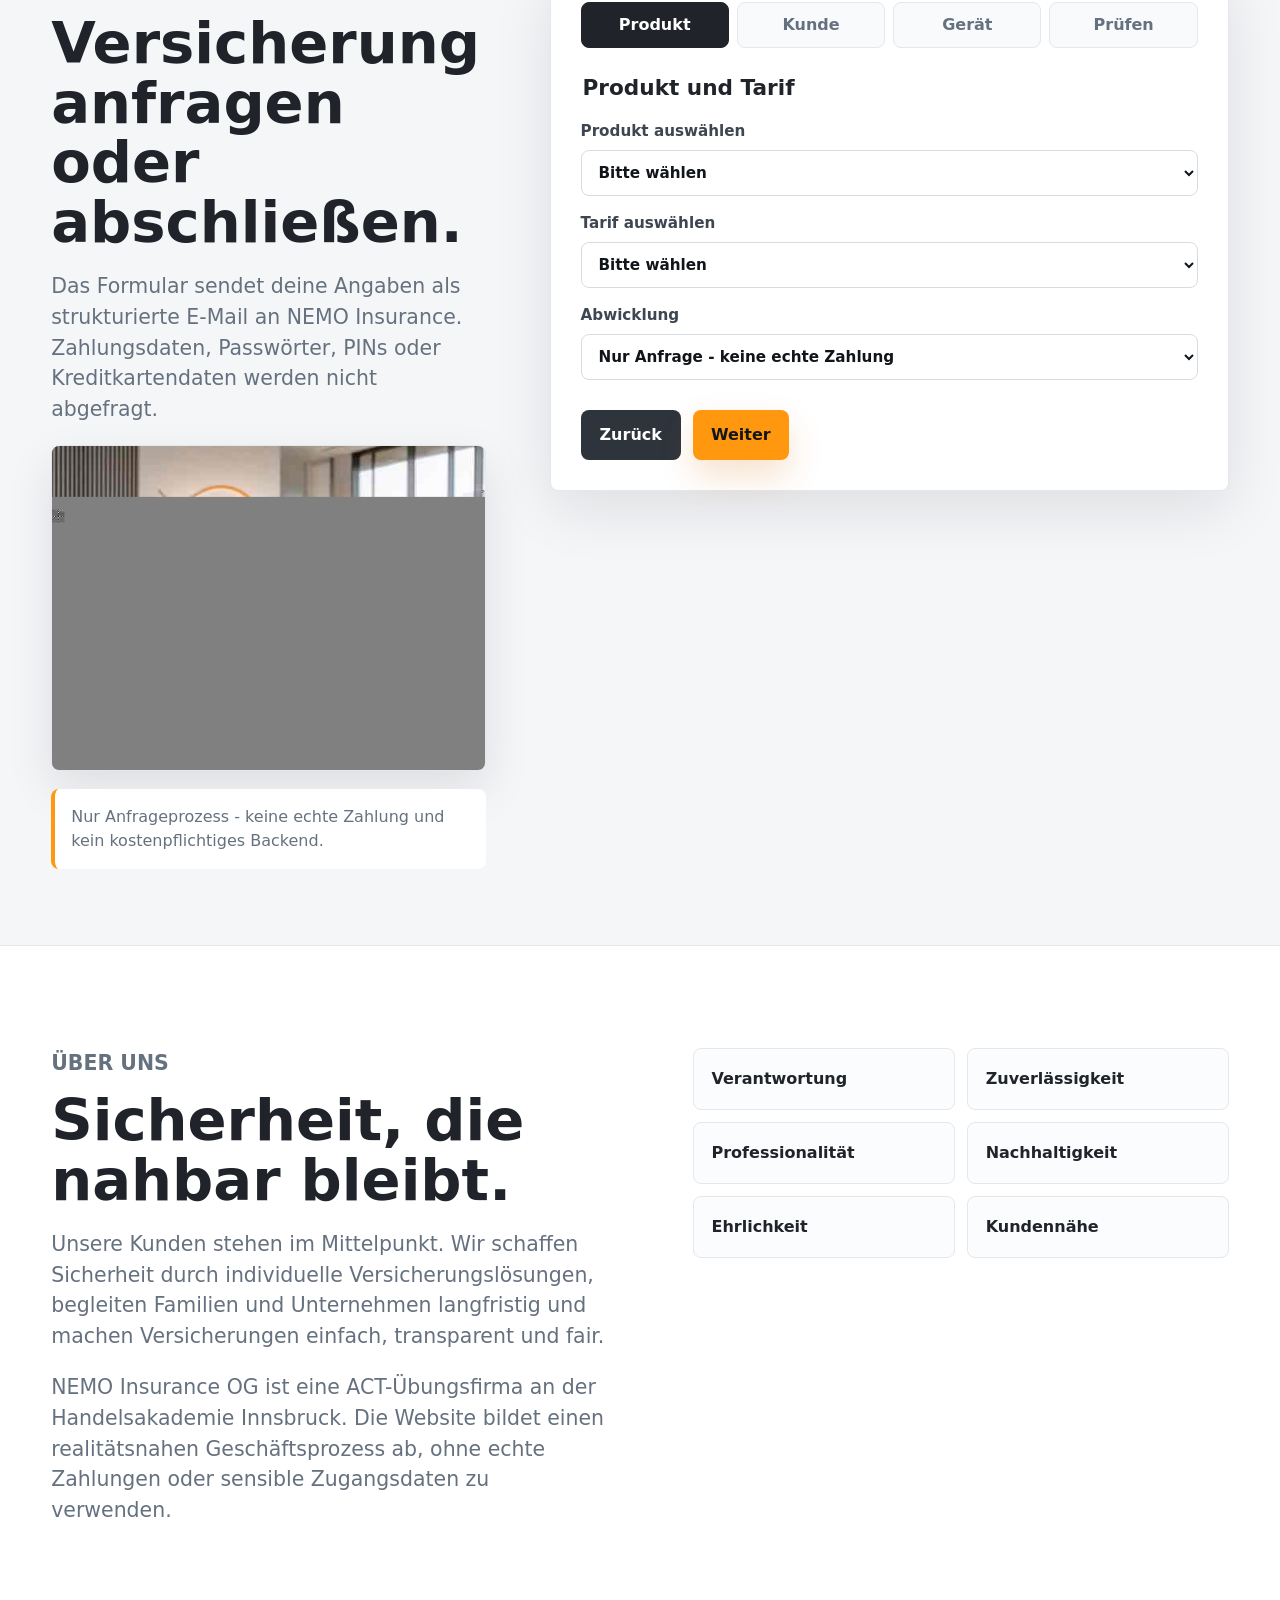
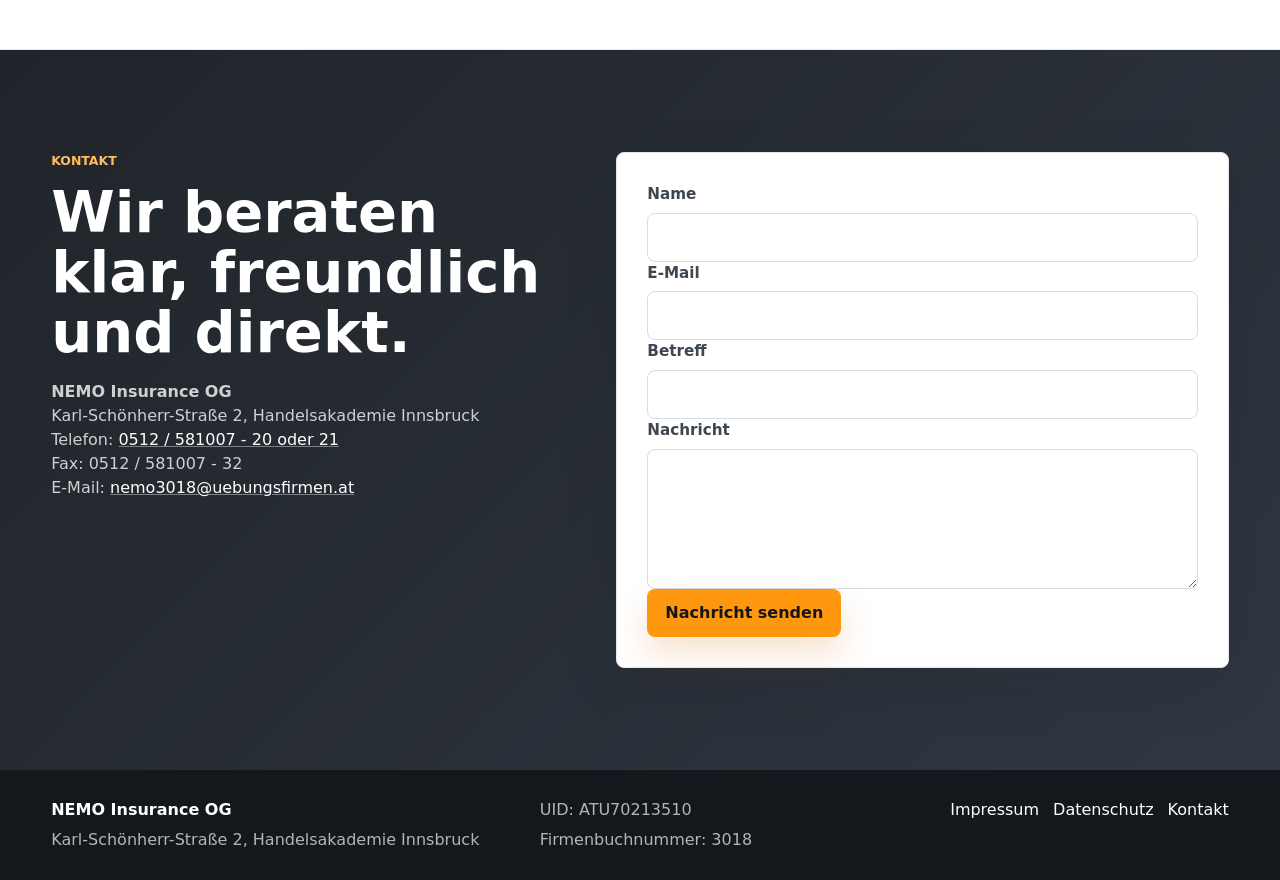
==== commit d42eee2b: "Version polish stylesheet and fix social image" ====
--- a/index.html
+++ b/index.html
@@ -8,11 +8,11 @@
     <meta property="og:title" content="NEMO Insurance OG" />
     <meta property="og:description" content="Versicherungsschutz, der einfach verständlich ist. Transparent, fair und digital." />
     <meta property="og:type" content="website" />
-    <meta property="og:image" content="assets/images/hero-devices.svg" />
+    <meta property="og:image" content="assets/logo.svg" />
     <title>NEMO Insurance OG | Digitale Geräteversicherung</title>
     <link rel="icon" href="assets/favicon.svg" type="image/svg+xml" />
     <link rel="stylesheet" href="assets/styles.css" />
-    <link rel="stylesheet" href="assets/polish.css" />
+    <link rel="stylesheet" href="assets/polish.css?v=781163e" />
   </head>
   <body>
     <a class="skip-link" href="#main">Zum Inhalt springen</a>
--- a/assets/polish.css
+++ b/assets/polish.css
@@ -0,0 +1,261 @@
+@import url("image-hero.css");
+@import url("image-products.css");
+@import url("image-consultation.css");
+
+.site-header {
+  min-height: 74px;
+  padding: 8px clamp(18px, 4vw, 64px);
+}
+
+.brand img {
+  width: min(182px, 48vw);
+  max-height: 58px;
+  object-fit: contain;
+}
+
+.hero {
+  isolation: isolate;
+  min-height: 760px;
+  background:
+    linear-gradient(90deg, rgba(255, 255, 255, 0.98) 0%, rgba(255, 255, 255, 0.94) 34%, rgba(255, 255, 255, 0.48) 58%, rgba(255, 255, 255, 0.05) 100%),
+    var(--image-hero) center right / cover no-repeat;
+}
+
+.hero::before {
+  content: "";
+  position: absolute;
+  inset: 0;
+  z-index: -1;
+  background: linear-gradient(180deg, rgba(255, 255, 255, 0) 74%, rgba(245, 246, 248, 0.88) 100%);
+}
+
+.hero-grid {
+  display: flex;
+  min-height: 760px;
+  align-items: center;
+  max-width: 1500px;
+  margin: 0 auto;
+  padding: clamp(74px, 8vw, 118px) clamp(22px, 5vw, 78px) clamp(96px, 8vw, 126px);
+}
+
+.hero-copy {
+  width: min(760px, 54vw);
+}
+
+.hero-logo {
+  width: min(238px, 32vw);
+  margin-bottom: 22px;
+}
+
+h1 {
+  max-width: 760px;
+  font-size: clamp(3.45rem, 4.45vw, 5.15rem);
+}
+
+h2 {
+  max-width: 13ch;
+}
+
+.hero-copy .lead {
+  max-width: 590px;
+  color: #424c58;
+}
+
+.hero-proof {
+  display: flex;
+  flex-wrap: wrap;
+  gap: 10px;
+  margin-top: 30px;
+}
+
+.hero-proof span {
+  border: 1px solid rgba(32, 36, 42, 0.1);
+  border-radius: var(--radius);
+  background: rgba(255, 255, 255, 0.82);
+  color: var(--anthracite);
+  font-size: 0.9rem;
+  font-weight: 820;
+  padding: 9px 11px;
+  box-shadow: 0 10px 30px rgba(17, 21, 26, 0.07);
+}
+
+.section {
+  max-width: 1520px;
+  margin-inline: auto;
+  width: 100%;
+}
+
+.process,
+.contact {
+  max-width: none;
+}
+
+.section-image {
+  margin: 0 0 24px;
+  overflow: hidden;
+  border: 1px solid var(--line);
+  border-radius: var(--radius);
+  background: white;
+  box-shadow: 0 18px 50px rgba(17, 21, 26, 0.08);
+}
+
+.product-overview {
+  min-height: clamp(300px, 32vw, 455px);
+  background: var(--image-products) center / cover no-repeat;
+}
+
+.product-grid {
+  grid-template-columns: 1fr;
+  gap: 18px;
+}
+
+.product-card {
+  display: grid;
+  grid-template-columns: minmax(270px, 340px) minmax(0, 1fr);
+  min-height: 0;
+}
+
+.product-visual {
+  min-height: auto;
+  height: 100%;
+  min-width: 0;
+  background: var(--image-products) center / cover no-repeat;
+}
+
+.product-content {
+  min-width: 0;
+  padding: clamp(24px, 3vw, 34px);
+}
+
+.product-table {
+  table-layout: fixed;
+  font-size: 0.96rem;
+}
+
+.product-table th:nth-child(1),
+.product-table td:nth-child(1) {
+  width: 28%;
+}
+
+.product-table th,
+.product-table td {
+  padding: 12px 10px 12px 0;
+}
+
+.product-card .button {
+  align-self: flex-start;
+  margin-top: 4px;
+}
+
+.application {
+  max-width: 1520px;
+  grid-template-columns: minmax(360px, 0.78fr) minmax(520px, 1.22fr);
+  padding-bottom: clamp(48px, 6vw, 76px);
+}
+
+.application-media {
+  aspect-ratio: 4 / 3;
+  margin: 20px 0 0;
+  overflow: hidden;
+  border: 1px solid var(--line);
+  border-radius: var(--radius);
+  background: var(--image-consultation) center / cover no-repeat;
+  box-shadow: 0 18px 46px rgba(17, 21, 26, 0.1);
+}
+
+.notice {
+  margin-top: 18px;
+}
+
+.wizard,
+.contact-form {
+  box-shadow: 0 18px 58px rgba(17, 21, 26, 0.1);
+}
+
+.contact {
+  padding-inline: max(clamp(18px, 4vw, 64px), calc((100vw - 1520px) / 2 + 64px));
+}
+
+@media (max-width: 1060px) {
+  .hero {
+    min-height: auto;
+    background:
+      linear-gradient(180deg, rgba(255, 255, 255, 0.98), rgba(255, 255, 255, 0.84)),
+      var(--image-hero) center right / cover no-repeat;
+  }
+
+  .hero-grid {
+    min-height: auto;
+  }
+
+  .hero-copy {
+    width: min(720px, 100%);
+  }
+
+  .hero-logo {
+    width: min(230px, 70vw);
+  }
+
+  .product-card {
+    grid-template-columns: 1fr;
+  }
+
+  .application {
+    grid-template-columns: 1fr;
+  }
+
+  .product-visual {
+    min-height: 300px;
+  }
+}
+
+@media (max-width: 620px) {
+  h1 {
+    max-width: 12ch;
+    overflow-wrap: anywhere;
+    font-size: clamp(2.25rem, 11vw, 3.5rem);
+  }
+
+  .section-image,
+  .product-visual {
+    min-height: 240px;
+  }
+
+  .product-table {
+    display: block;
+    overflow: visible;
+    white-space: normal;
+  }
+
+  .product-table thead {
+    display: none;
+  }
+
+  .product-table tbody,
+  .product-table tr,
+  .product-table td {
+    display: block;
+    width: 100%;
+  }
+
+  .product-table tr {
+    border-bottom: 1px solid var(--line);
+    padding: 10px 0;
+  }
+
+  .product-table td {
+    display: grid;
+    grid-template-columns: minmax(105px, 38%) minmax(0, 1fr);
+    gap: 10px;
+    border-bottom: 0;
+    padding: 6px 0;
+  }
+
+  .product-table td::before {
+    content: attr(data-label);
+    color: var(--anthracite);
+    font-size: 0.75rem;
+    font-weight: 880;
+    text-transform: uppercase;
+  }
+}
